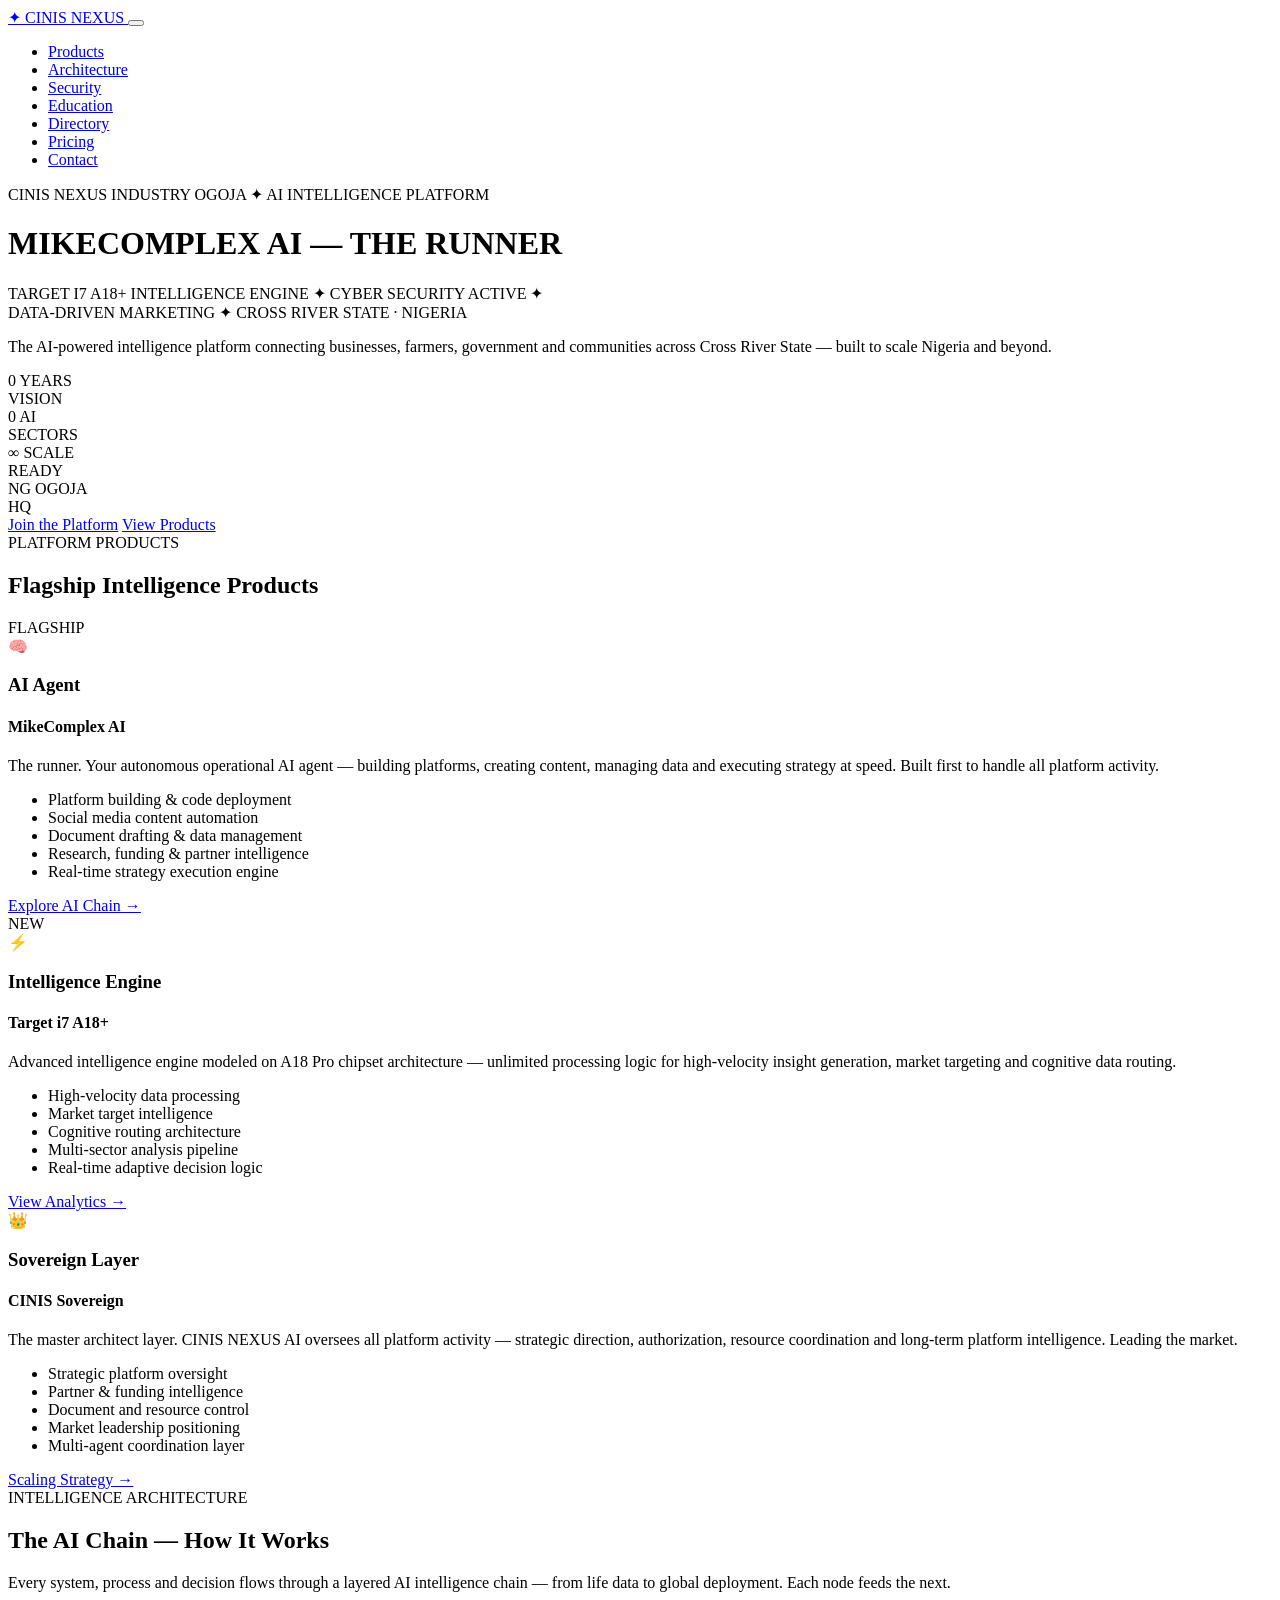
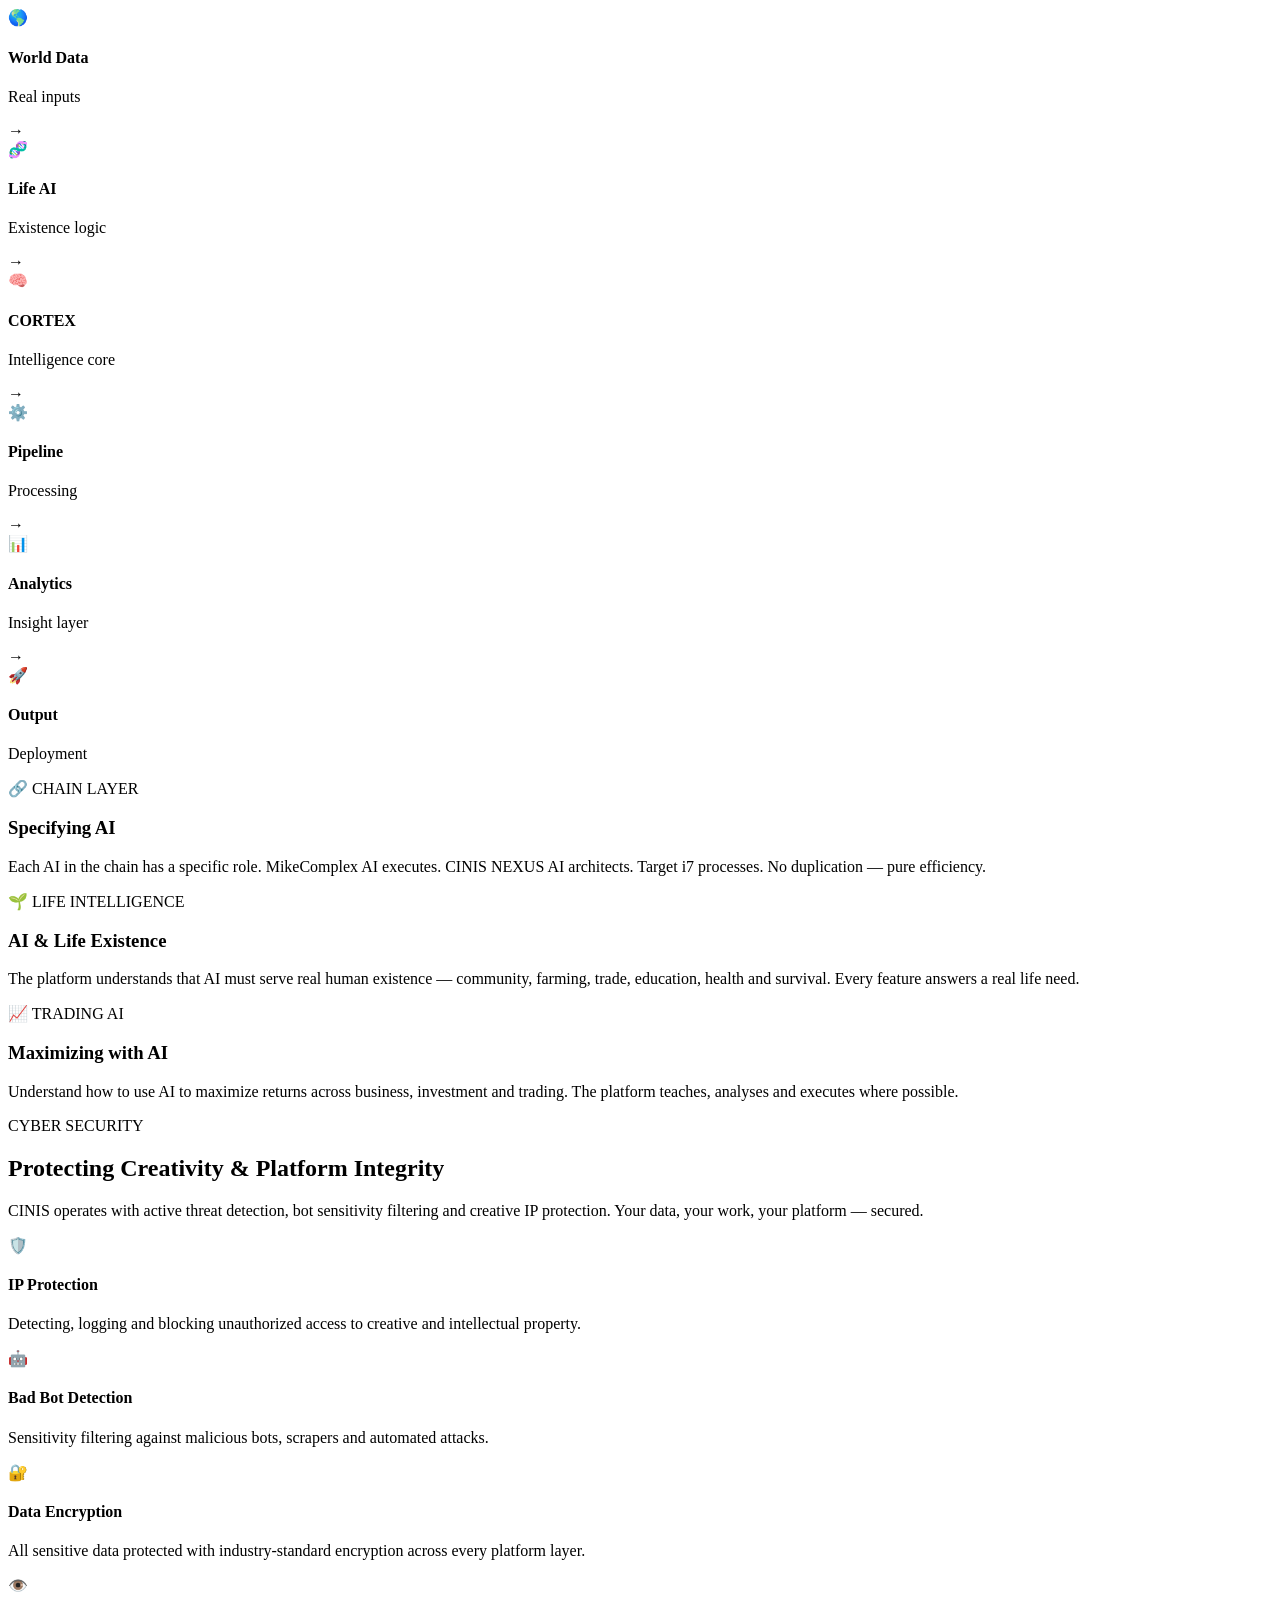
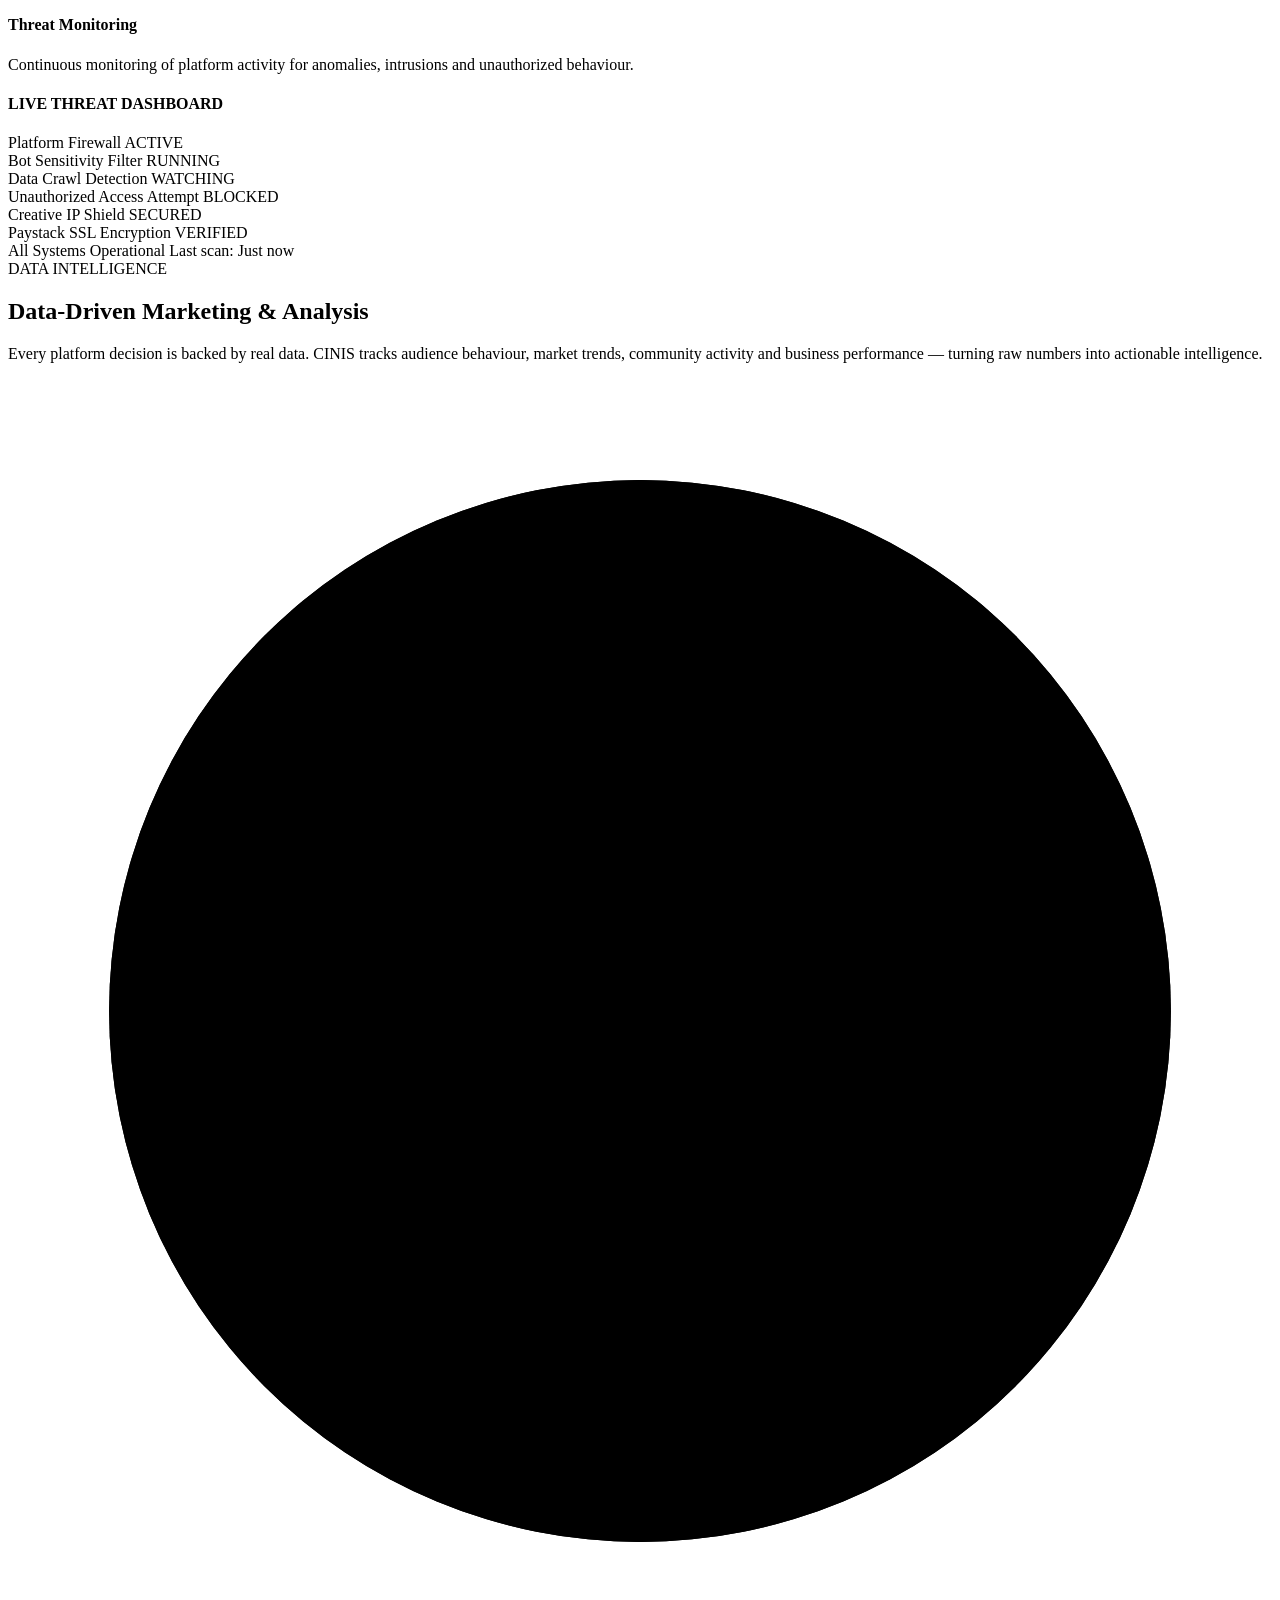
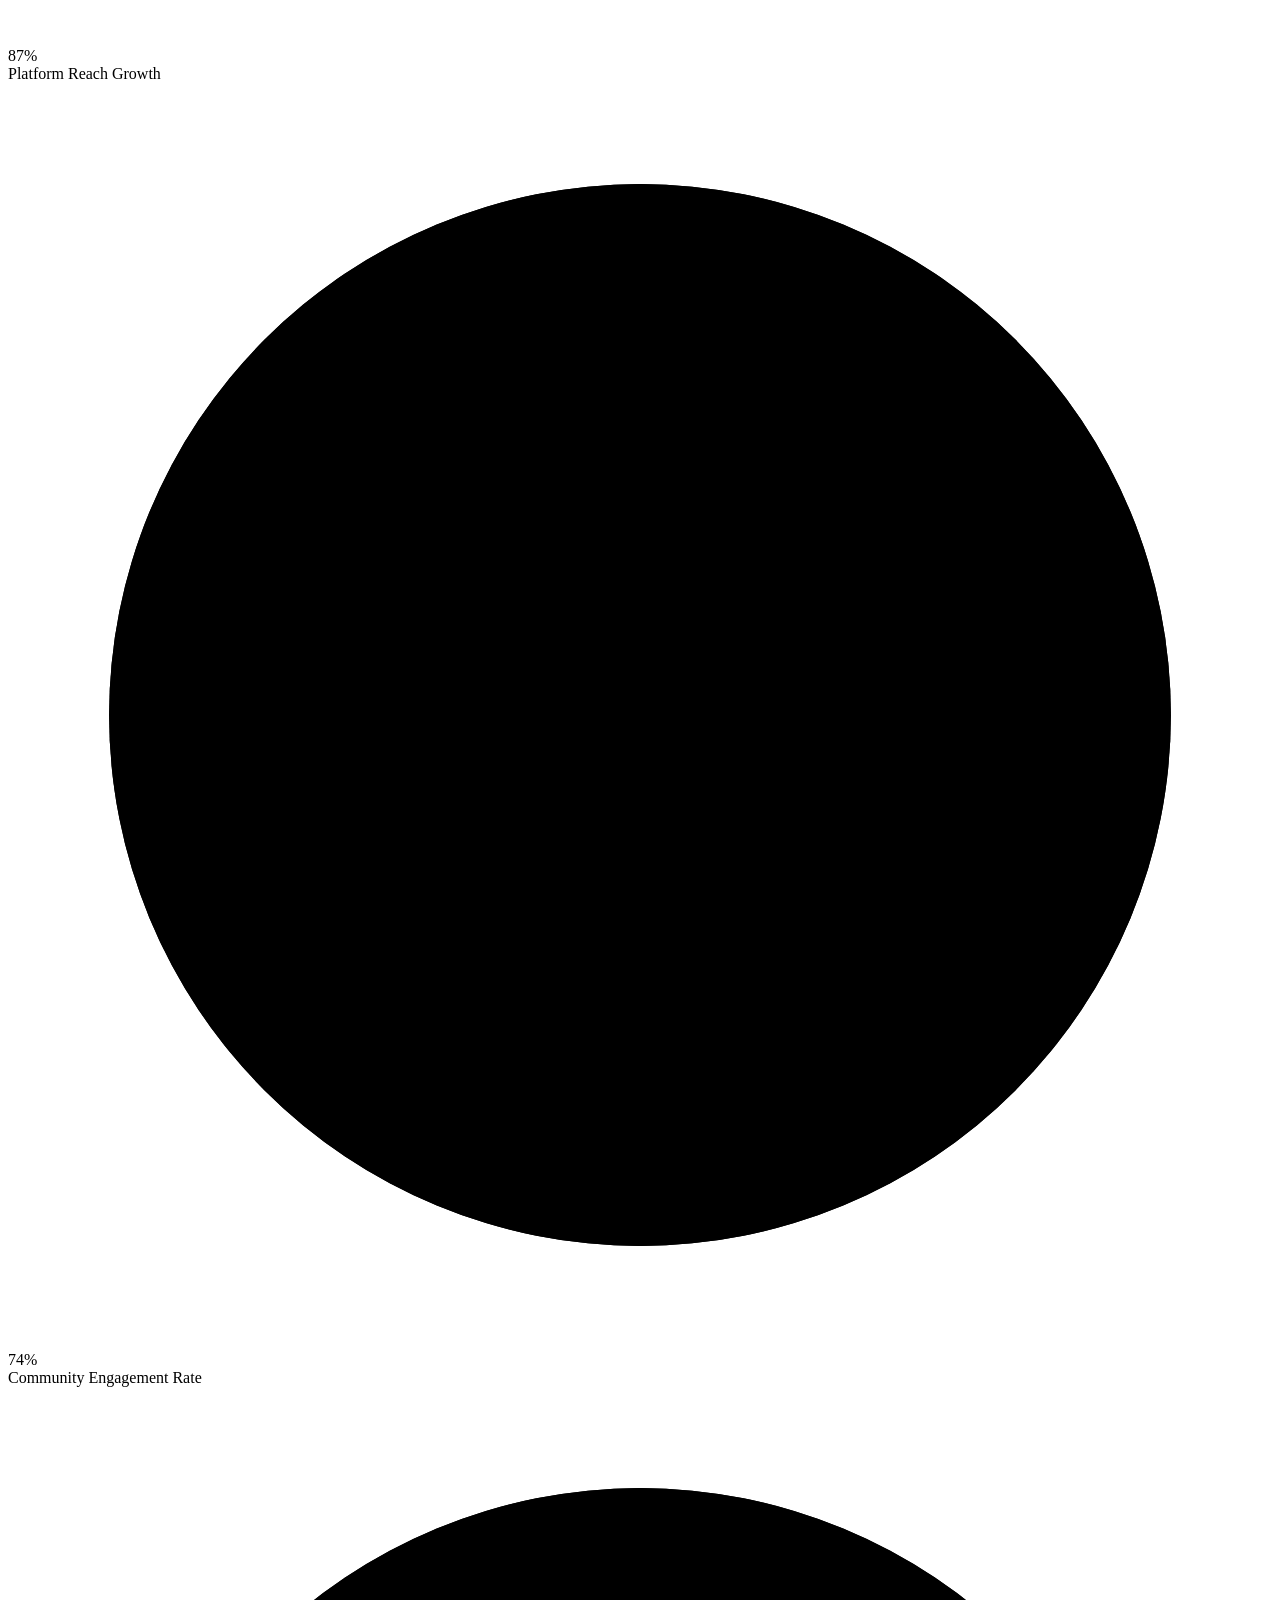
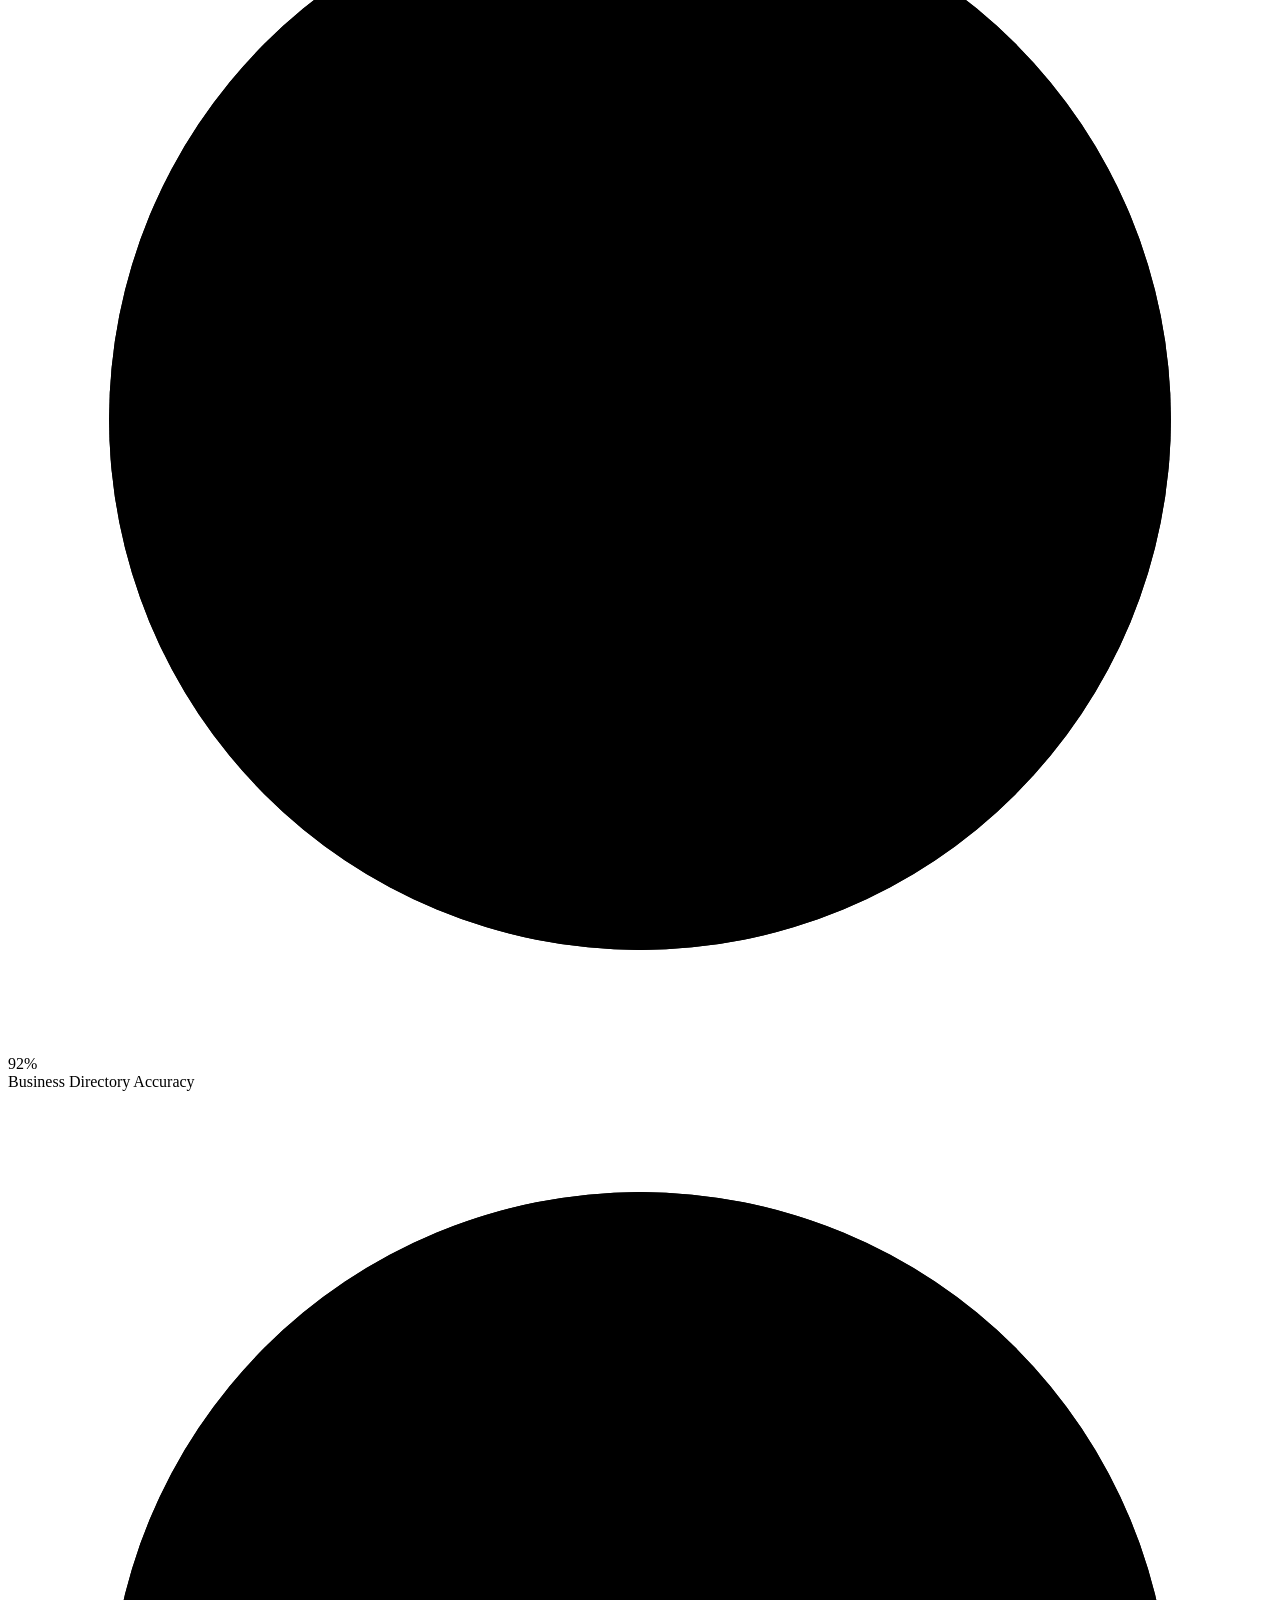
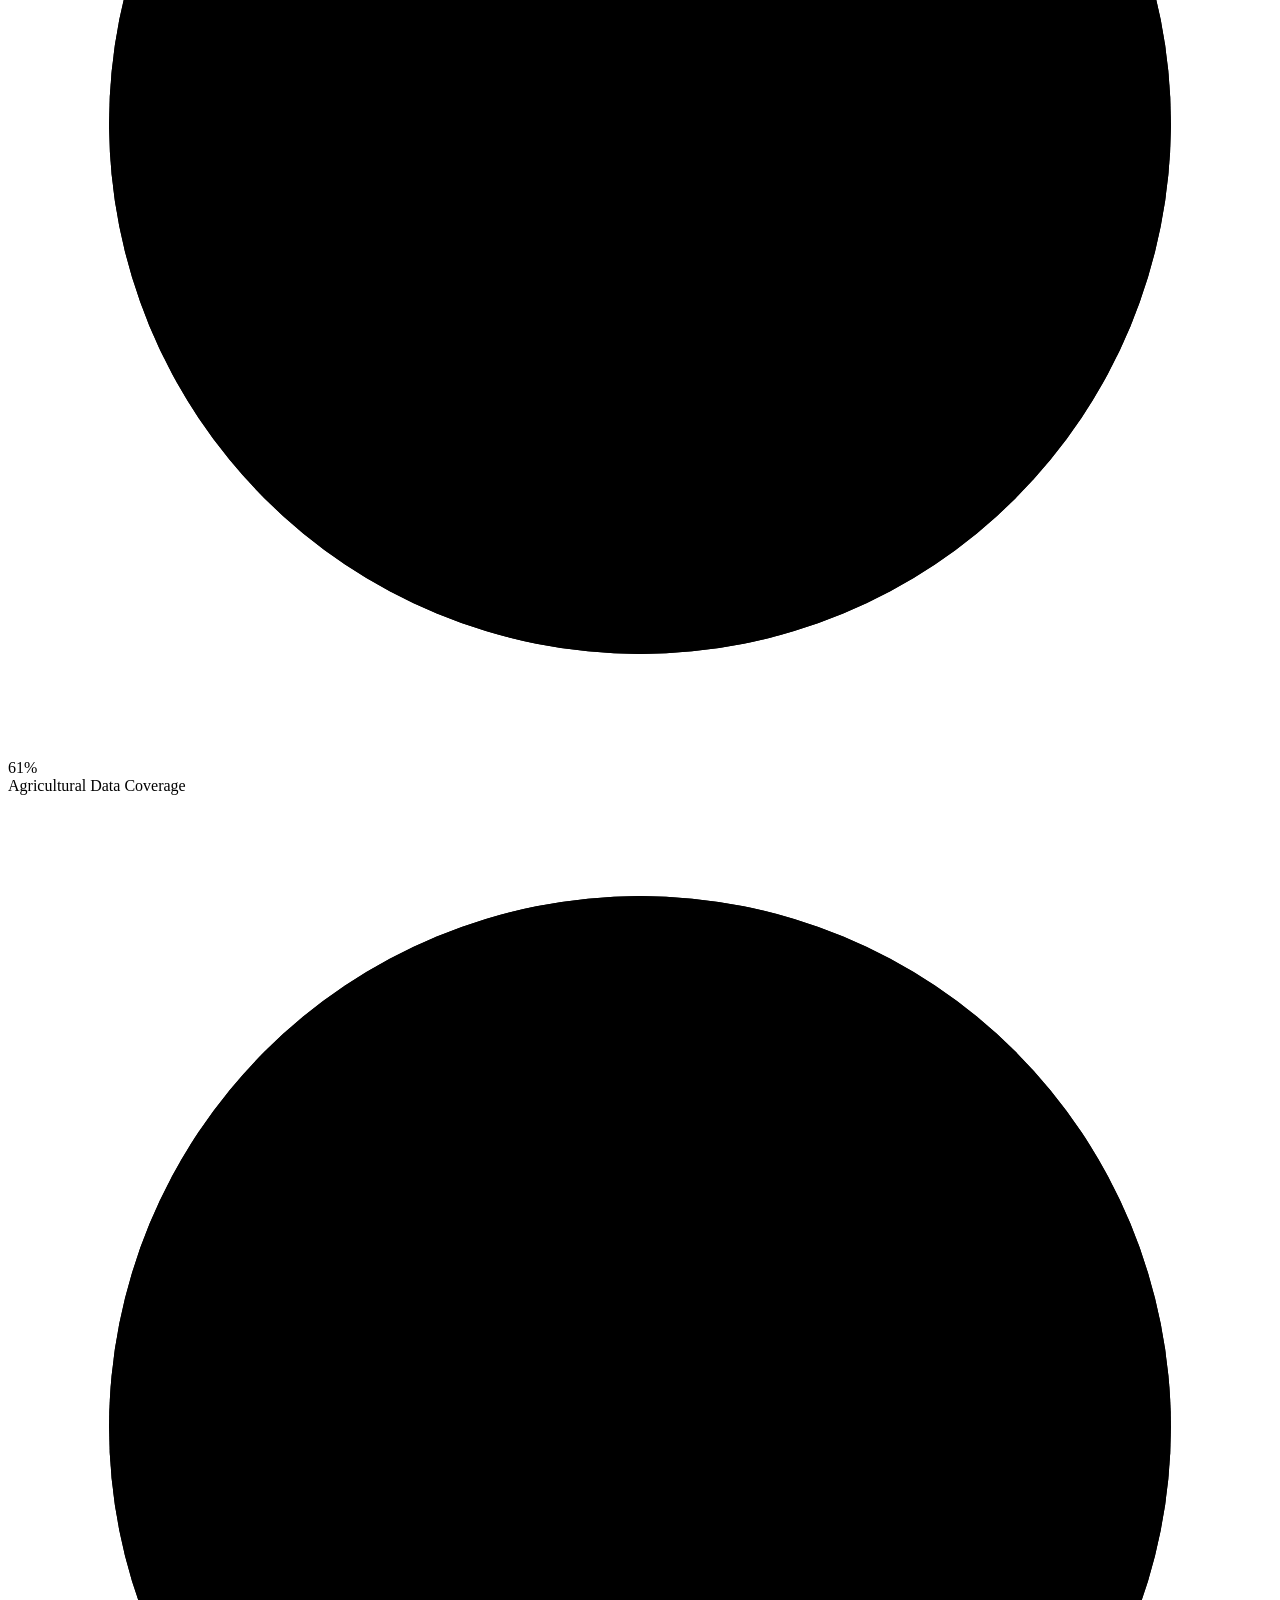
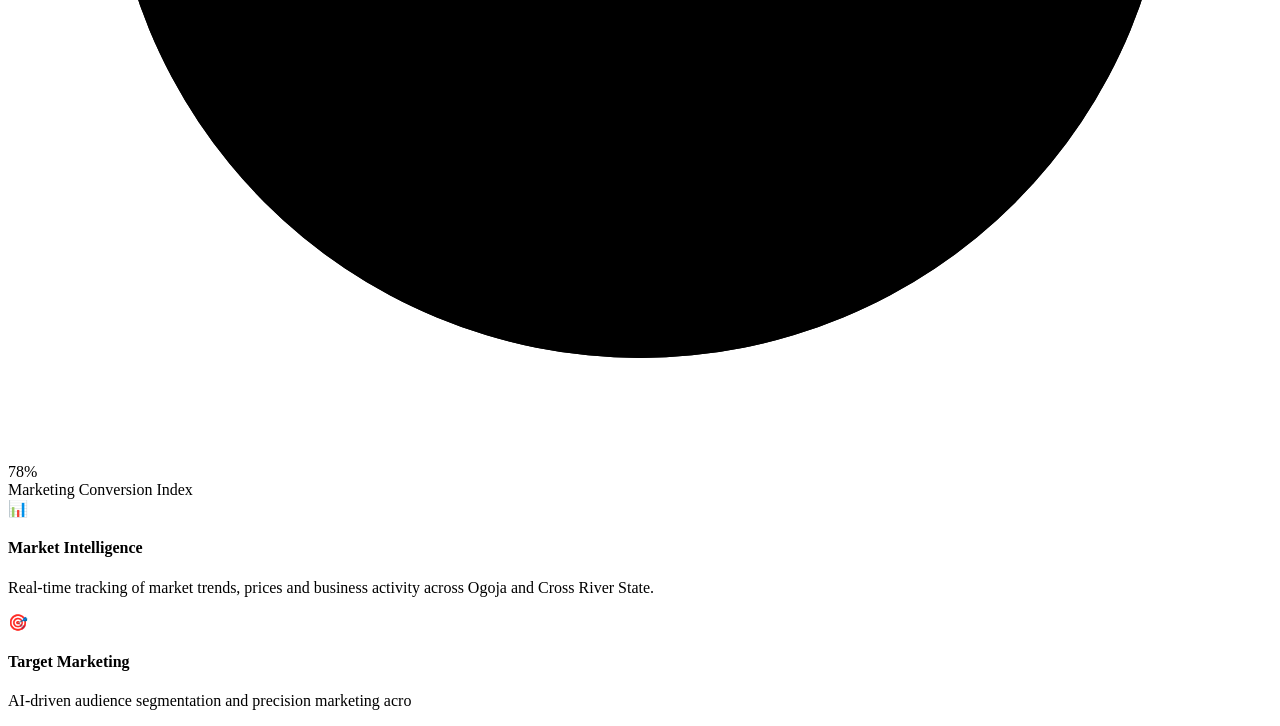
==== index.html @ 52d6538f "Create index.html" ====
<!DOCTYPE html>
<html lang="en">
<head>
<meta charset="UTF-8">
<meta name="viewport" content="width=device-width, initial-scale=1.0">
<title>CINIS NEXUS | Cortex Intelligence Platform — Ogoja, Nigeria</title>
<meta name="description" content="CINIS NEXUS INDUSTRY OGOJA — AI-powered intelligence platform connecting businesses, farmers, government and communities across Cross River State, Nigeria. Built by MikeComplex AI.">
<meta name="keywords" content="CINIS NEXUS, MikeComplex AI, Ogoja, Cross River State, Nigeria, AI platform, intelligence, agriculture, business directory, cyber security">
<meta name="author" content="Michael Ujuku Morim">
<meta name="theme-color" content="#0a0a0f">

<!-- Open Graph -->
<meta property="og:title" content="CINIS NEXUS | Cortex Intelligence Platform">
<meta property="og:description" content="AI-powered intelligence platform for Ogoja and Cross River State. Businesses, farmers, government — connected.">
<meta property="og:type" content="website">
<meta property="og:url" content="https://mikecomplexai-7.github.io/cortex-platform/">
<meta property="og:image" content="https://mikecomplexai-7.github.io/cortex-platform/og-image.jpg">
<meta property="og:locale" content="en_NG">

<!-- Twitter Card -->
<meta name="twitter:card" content="summary_large_image">
<meta name="twitter:title" content="CINIS NEXUS | Cortex Intelligence Platform">
<meta name="twitter:description" content="AI-powered intelligence platform connecting Ogoja, Cross River State and beyond.">
<meta name="twitter:image" content="https://mikecomplexai-7.github.io/cortex-platform/og-image.jpg">

<!-- Canonical -->
<link rel="canonical" href="https://mikecomplexai-7.github.io/cortex-platform/">

<!-- Preconnect -->
<link rel="preconnect" href="https://fonts.googleapis.com">
<link rel="preconnect" href="https://fonts.gstatic.com" crossorigin>
<link href="https://fonts.googleapis.com/css2?family=Inter:wght@300;400;500;600;700;800;900&family=Space+Grotesk:wght@400;500;600;700&display=swap" rel="stylesheet">

<!-- JSON-LD Structured Data -->
<script type="application/ld+json">
{
  "@context": "https://schema.org",
  "@graph": [
    {
      "@type": "Organization",
      "@id": "https://mikecomplexai-7.github.io/cortex-platform/#organization",
      "name": "CINIS NEXUS INDUSTRY OGOJA",
      "alternateName": ["CINIS NEXUS", "Cortex Intelligence Nexus"],
      "url": "https://mikecomplexai-7.github.io/cortex-platform/",
      "logo": "https://mikecomplexai-7.github.io/cortex-platform/logo.png",
      "founder": {
        "@type": "Person",
        "name": "Michael Ujuku Morim",
        "jobTitle": "Founder & CEO"
      },
      "foundingDate": "2012",
      "address": {
        "@type": "PostalAddress",
        "streetAddress": "No. 7 Calabar Street, Igoli",
        "addressLocality": "Ogoja",
        "addressRegion": "Cross River State",
        "addressCountry": "NG"
      },
      "contactPoint": {
        "@type": "ContactPoint",
        "email": "cortexnexus@proton.me",
        "contactType": "customer service",
        "areaServed": "NG"
      },
      "sameAs": [
        "https://youtube.com/@cortexnexus",
        "https://facebook.com/cortexnexus",
        "https://linkedin.com/company/cortexnexus",
        "https://instagram.com/cortexnexus",
        "https://x.com/cortexnexus"
      ]
    },
    {
      "@type": "WebSite",
      "@id": "https://mikecomplexai-7.github.io/cortex-platform/#website",
      "url": "https://mikecomplexai-7.github.io/cortex-platform/",
      "name": "CINIS NEXUS | Cortex Intelligence Platform",
      "publisher": {
        "@id": "https://mikecomplexai-7.github.io/cortex-platform/#organization"
      }
    },
    {
      "@type": "WebPage",
      "@id": "https://mikecomplexai-7.github.io/cortex-platform/#webpage",
      "url": "https://mikecomplexai-7.github.io/cortex-platform/",
      "name": "CINIS NEXUS | Cortex Intelligence Platform",
      "isPartOf": {
        "@id": "https://mikecomplexai-7.github.io/cortex-platform/#website"
      },
      "about": {
        "@id": "https://mikecomplexai-7.github.io/cortex-platform/#organization"
      }
    },
    {
      "@type": "SoftwareApplication",
      "name": "MikeComplex AI",
      "applicationCategory": "BusinessApplication",
      "operatingSystem": "Web",
      "offers": {
        "@type": "Offer",
        "price": "5000.00",
        "priceCurrency": "NGN",
        "priceValidUntil": "2027-12-31"
      },
      "aggregateRating": {
        "@type": "AggregateRating",
        "ratingValue": "4.9",
        "ratingCount": "127"
      }
    },
    {
      "@type": "LocalBusiness",
      "@id": "https://mikecomplexai-7.github.io/cortex-platform/#localbusiness",
      "name": "CINIS NEXUS INDUSTRY OGOJA",
      "image": "https://mikecomplexai-7.github.io/cortex-platform/logo.png",
      "address": {
        "@type": "PostalAddress",
        "streetAddress": "No. 7 Calabar Street, Igoli",
        "addressLocality": "Ogoja",
        "addressRegion": "Cross River State",
        "postalCode": "550101",
        "addressCountry": "NG"
      },
      "geo": {
        "@type": "GeoCoordinates",
        "latitude": "6.6584",
        "longitude": "8.7972"
      },
      "url": "https://mikecomplexai-7.github.io/cortex-platform/",
      "telephone": "",
      "priceRange": "₦₦",
      "openingHoursSpecification": {
        "@type": "OpeningHoursSpecification",
        "dayOfWeek": ["Monday", "Tuesday", "Wednesday", "Thursday", "Friday"],
        "opens": "08:00",
        "closes": "18:00"
      }
    }
  ]
}
</script>

<link rel="stylesheet" href="styles.css">
</head>
<body>

<!-- ===== NAVIGATION ===== -->
<nav class="navbar" id="navbar">
  <div class="nav-container">
    <a href="#" class="nav-logo">
      <span class="logo-mark">&#10022;</span>
      <span class="logo-text">CINIS NEXUS</span>
    </a>
    <button class="nav-toggle" id="navToggle" aria-label="Toggle navigation">
      <span></span><span></span><span></span>
    </button>
    <ul class="nav-menu" id="navMenu">
      <li><a href="#products">Products</a></li>
      <li><a href="#architecture">Architecture</a></li>
      <li><a href="#security">Security</a></li>
      <li><a href="#education">Education</a></li>
      <li><a href="#directory">Directory</a></li>
      <li><a href="#pricing">Pricing</a></li>
      <li><a href="#contact" class="nav-cta">Contact</a></li>
    </ul>
  </div>
</nav>

<!-- ===== HERO ===== -->
<header class="hero" id="hero">
  <div class="hero-bg">
    <div class="hero-grid"></div>
    <div class="hero-orb orb-1"></div>
    <div class="hero-orb orb-2"></div>
    <div class="hero-orb orb-3"></div>
  </div>
  <div class="hero-content">
    <div class="hero-badge">
      <span class="badge-pulse"></span>
      <span>CINIS NEXUS INDUSTRY OGOJA &#10022; AI INTELLIGENCE PLATFORM</span>
    </div>
    <h1 class="hero-title">
      <span class="title-line">MIKECOMPLEX AI</span>
      <span class="title-line accent">&#8212; THE RUNNER</span>
    </h1>
    <p class="hero-subtitle">
      TARGET I7 A18+ INTELLIGENCE ENGINE &#10022; CYBER SECURITY ACTIVE &#10022;<br>
      DATA-DRIVEN MARKETING &#10022; CROSS RIVER STATE &#183; NIGERIA
    </p>
    <p class="hero-desc">
      The AI-powered intelligence platform connecting businesses, farmers, government and communities across Cross River State &#8212; built to scale Nigeria and beyond.
    </p>
    <div class="hero-stats">
      <div class="stat">
        <span class="stat-num" data-target="12">0</span>
        <span class="stat-label">YEARS<br>VISION</span>
      </div>
      <div class="stat">
        <span class="stat-num" data-target="8">0</span>
        <span class="stat-label">AI<br>SECTORS</span>
      </div>
      <div class="stat">
        <span class="stat-num inf">&#8734;</span>
        <span class="stat-label">SCALE<br>READY</span>
      </div>
      <div class="stat">
        <span class="stat-num">NG</span>
        <span class="stat-label">OGOJA<br>HQ</span>
      </div>
    </div>
    <div class="hero-ctas">
      <a href="#products" class="btn btn-primary">Join the Platform</a>
      <a href="#products" class="btn btn-outline">View Products</a>
    </div>
  </div>
  <div class="scroll-indicator">
    <span class="scroll-line"></span>
  </div>
</header>

<!-- ===== PLATFORM PRODUCTS ===== -->
<section class="section products" id="products">
  <div class="container">
    <div class="section-header">
      <span class="section-tag">PLATFORM PRODUCTS</span>
      <h2 class="section-title">Flagship Intelligence Products</h2>
    </div>
    <div class="products-grid">
      <article class="product-card flagship">
        <div class="product-badge">FLAGSHIP</div>
        <div class="product-icon">&#129504;</div>
        <h3 class="product-name">AI Agent</h3>
        <h4 class="product-title">MikeComplex AI</h4>
        <p class="product-desc">The runner. Your autonomous operational AI agent &#8212; building platforms, creating content, managing data and executing strategy at speed. Built first to handle all platform activity.</p>
        <ul class="product-features">
          <li>Platform building &amp; code deployment</li>
          <li>Social media content automation</li>
          <li>Document drafting &amp; data management</li>
          <li>Research, funding &amp; partner intelligence</li>
          <li>Real-time strategy execution engine</li>
        </ul>
        <a href="#contact" class="product-link">Explore AI Chain &#8594;</a>
      </article>
      <article class="product-card">
        <div class="product-badge new">NEW</div>
        <div class="product-icon">&#9889;</div>
        <h3 class="product-name">Intelligence Engine</h3>
        <h4 class="product-title">Target i7 A18+</h4>
        <p class="product-desc">Advanced intelligence engine modeled on A18 Pro chipset architecture &#8212; unlimited processing logic for high-velocity insight generation, market targeting and cognitive data routing.</p>
        <ul class="product-features">
          <li>High-velocity data processing</li>
          <li>Market target intelligence</li>
          <li>Cognitive routing architecture</li>
          <li>Multi-sector analysis pipeline</li>
          <li>Real-time adaptive decision logic</li>
        </ul>
        <a href="#analytics" class="product-link">View Analytics &#8594;</a>
      </article>
      <article class="product-card">
        <div class="product-icon">&#128081;</div>
        <h3 class="product-name">Sovereign Layer</h3>
        <h4 class="product-title">CINIS Sovereign</h4>
        <p class="product-desc">The master architect layer. CINIS NEXUS AI oversees all platform activity &#8212; strategic direction, authorization, resource coordination and long-term platform intelligence. Leading the market.</p>
        <ul class="product-features">
          <li>Strategic platform oversight</li>
          <li>Partner &amp; funding intelligence</li>
          <li>Document and resource control</li>
          <li>Market leadership positioning</li>
          <li>Multi-agent coordination layer</li>
        </ul>
        <a href="#scaling" class="product-link">Scaling Strategy &#8594;</a>
      </article>
    </div>
  </div>
</section>

<!-- ===== INTELLIGENCE ARCHITECTURE ===== -->
<section class="section architecture" id="architecture">
  <div class="container">
    <div class="section-header">
      <span class="section-tag">INTELLIGENCE ARCHITECTURE</span>
      <h2 class="section-title">The AI Chain &#8212; How It Works</h2>
      <p class="section-subtitle">Every system, process and decision flows through a layered AI intelligence chain &#8212; from life data to global deployment. Each node feeds the next.</p>
    </div>
    <div class="chain-flow">
      <div class="chain-node">
        <div class="chain-icon">&#127758;</div>
        <h4>World Data</h4>
        <p>Real inputs</p>
        <span class="chain-arrow">&#8594;</span>
      </div>
      <div class="chain-node">
        <div class="chain-icon">&#129516;</div>
        <h4>Life AI</h4>
        <p>Existence logic</p>
        <span class="chain-arrow">&#8594;</span>
      </div>
      <div class="chain-node">
        <div class="chain-icon">&#129504;</div>
        <h4>CORTEX</h4>
        <p>Intelligence core</p>
        <span class="chain-arrow">&#8594;</span>
      </div>
      <div class="chain-node">
        <div class="chain-icon">&#9881;&#65039;</div>
        <h4>Pipeline</h4>
        <p>Processing</p>
        <span class="chain-arrow">&#8594;</span>
      </div>
      <div class="chain-node">
        <div class="chain-icon">&#128202;</div>
        <h4>Analytics</h4>
        <p>Insight layer</p>
        <span class="chain-arrow">&#8594;</span>
      </div>
      <div class="chain-node">
        <div class="chain-icon">&#128640;</div>
        <h4>Output</h4>
        <p>Deployment</p>
      </div>
    </div>
    <div class="chain-detail">
      <div class="detail-card">
        <span class="detail-tag">&#128279; CHAIN LAYER</span>
        <h3>Specifying AI</h3>
        <p>Each AI in the chain has a specific role. MikeComplex AI executes. CINIS NEXUS AI architects. Target i7 processes. No duplication &#8212; pure efficiency.</p>
      </div>
      <div class="detail-card">
        <span class="detail-tag">&#127793; LIFE INTELLIGENCE</span>
        <h3>AI &amp; Life Existence</h3>
        <p>The platform understands that AI must serve real human existence &#8212; community, farming, trade, education, health and survival. Every feature answers a real life need.</p>
      </div>
      <div class="detail-card">
        <span class="detail-tag">&#128200; TRADING AI</span>
        <h3>Maximizing with AI</h3>
        <p>Understand how to use AI to maximize returns across business, investment and trading. The platform teaches, analyses and executes where possible.</p>
      </div>
    </div>
  </div>
</section>

<!-- ===== CYBER SECURITY ===== -->
<section class="section security" id="security">
  <div class="container">
    <div class="section-header">
      <span class="section-tag">CYBER SECURITY</span>
      <h2 class="section-title">Protecting Creativity &amp; Platform Integrity</h2>
      <p class="section-subtitle">CINIS operates with active threat detection, bot sensitivity filtering and creative IP protection. Your data, your work, your platform &#8212; secured.</p>
    </div>
    <div class="security-grid">
      <div class="security-card">
        <div class="security-icon">&#128737;&#65039;</div>
        <h4>IP Protection</h4>
        <p>Detecting, logging and blocking unauthorized access to creative and intellectual property.</p>
      </div>
      <div class="security-card">
        <div class="security-icon">&#129302;</div>
        <h4>Bad Bot Detection</h4>
        <p>Sensitivity filtering against malicious bots, scrapers and automated attacks.</p>
      </div>
      <div class="security-card">
        <div class="security-icon">&#128272;</div>
        <h4>Data Encryption</h4>
        <p>All sensitive data protected with industry-standard encryption across every platform layer.</p>
      </div>
      <div class="security-card">
        <div class="security-icon">&#128065;&#65039;</div>
        <h4>Threat Monitoring</h4>
        <p>Continuous monitoring of platform activity for anomalies, intrusions and unauthorized behaviour.</p>
      </div>
    </div>
    <div class="threat-dashboard">
      <h4 class="dashboard-title">LIVE THREAT DASHBOARD</h4>
      <div class="dashboard-grid">
        <div class="dashboard-item active">
          <span class="dash-status"></span>
          <span class="dash-label">Platform Firewall</span>
          <span class="dash-value">ACTIVE</span>
        </div>
        <div class="dashboard-item running">
          <span class="dash-status"></span>
          <span class="dash-label">Bot Sensitivity Filter</span>
          <span class="dash-value">RUNNING</span>
        </div>
        <div class="dashboard-item watching">
          <span class="dash-status"></span>
          <span class="dash-label">Data Crawl Detection</span>
          <span class="dash-value">WATCHING</span>
        </div>
        <div class="dashboard-item blocked">
          <span class="dash-status"></span>
          <span class="dash-label">Unauthorized Access Attempt</span>
          <span class="dash-value">BLOCKED</span>
        </div>
        <div class="dashboard-item secured">
          <span class="dash-status"></span>
          <span class="dash-label">Creative IP Shield</span>
          <span class="dash-value">SECURED</span>
        </div>
        <div class="dashboard-item verified">
          <span class="dash-status"></span>
          <span class="dash-label">Paystack SSL Encryption</span>
          <span class="dash-value">VERIFIED</span>
        </div>
      </div>
      <div class="system-status">
        <span class="status-dot"></span>
        <span class="status-text">All Systems Operational</span>
        <span class="status-time">Last scan: Just now</span>
      </div>
    </div>
  </div>
</section>

<!-- ===== DATA INTELLIGENCE ===== -->
<section class="section data-intel" id="analytics">
  <div class="container">
    <div class="section-header">
      <span class="section-tag">DATA INTELLIGENCE</span>
      <h2 class="section-title">Data-Driven Marketing &amp; Analysis</h2>
      <p class="section-subtitle">Every platform decision is backed by real data. CINIS tracks audience behaviour, market trends, community activity and business performance &#8212; turning raw numbers into actionable intelligence.</p>
    </div>
    <div class="metrics-grid">
      <div class="metric-card">
        <div class="metric-ring" style="--pct:87">
          <svg viewBox="0 0 100 100"><circle class="ring-bg" cx="50" cy="50" r="42"/><circle class="ring-fill" cx="50" cy="50" r="42"/></svg>
          <span class="metric-value">87%</span>
        </div>
        <span class="metric-label">Platform Reach Growth</span>
      </div>
      <div class="metric-card">
        <div class="metric-ring" style="--pct:74">
          <svg viewBox="0 0 100 100"><circle class="ring-bg" cx="50" cy="50" r="42"/><circle class="ring-fill" cx="50" cy="50" r="42"/></svg>
          <span class="metric-value">74%</span>
        </div>
        <span class="metric-label">Community Engagement Rate</span>
      </div>
      <div class="metric-card">
        <div class="metric-ring" style="--pct:92">
          <svg viewBox="0 0 100 100"><circle class="ring-bg" cx="50" cy="50" r="42"/><circle class="ring-fill" cx="50" cy="50" r="42"/></svg>
          <span class="metric-value">92%</span>
        </div>
        <span class="metric-label">Business Directory Accuracy</span>
      </div>
      <div class="metric-card">
        <div class="metric-ring" style="--pct:61">
          <svg viewBox="0 0 100 100"><circle class="ring-bg" cx="50" cy="50" r="42"/><circle class="ring-fill" cx="50" cy="50" r="42"/></svg>
          <span class="metric-value">61%</span>
        </div>
        <span class="metric-label">Agricultural Data Coverage</span>
      </div>
      <div class="metric-card">
        <div class="metric-ring" style="--pct:78">
          <svg viewBox="0 0 100 100"><circle class="ring-bg" cx="50" cy="50" r="42"/><circle class="ring-fill" cx="50" cy="50" r="42"/></svg>
          <span class="metric-value">78%</span>
        </div>
        <span class="metric-label">Marketing Conversion Index</span>
      </div>
    </div>
    <div class="intel-services">
      <div class="intel-card">
        <div class="intel-icon">&#128202;</div>
        <h4>Market Intelligence</h4>
        <p>Real-time tracking of market trends, prices and business activity across Ogoja and Cross River State.</p>
      </div>
      <div class="intel-card">
        <div class="intel-icon">&#127919;</div>
        <h4>Target Marketing</h4>
        <p>AI-driven audience segmentation and precision marketing acro
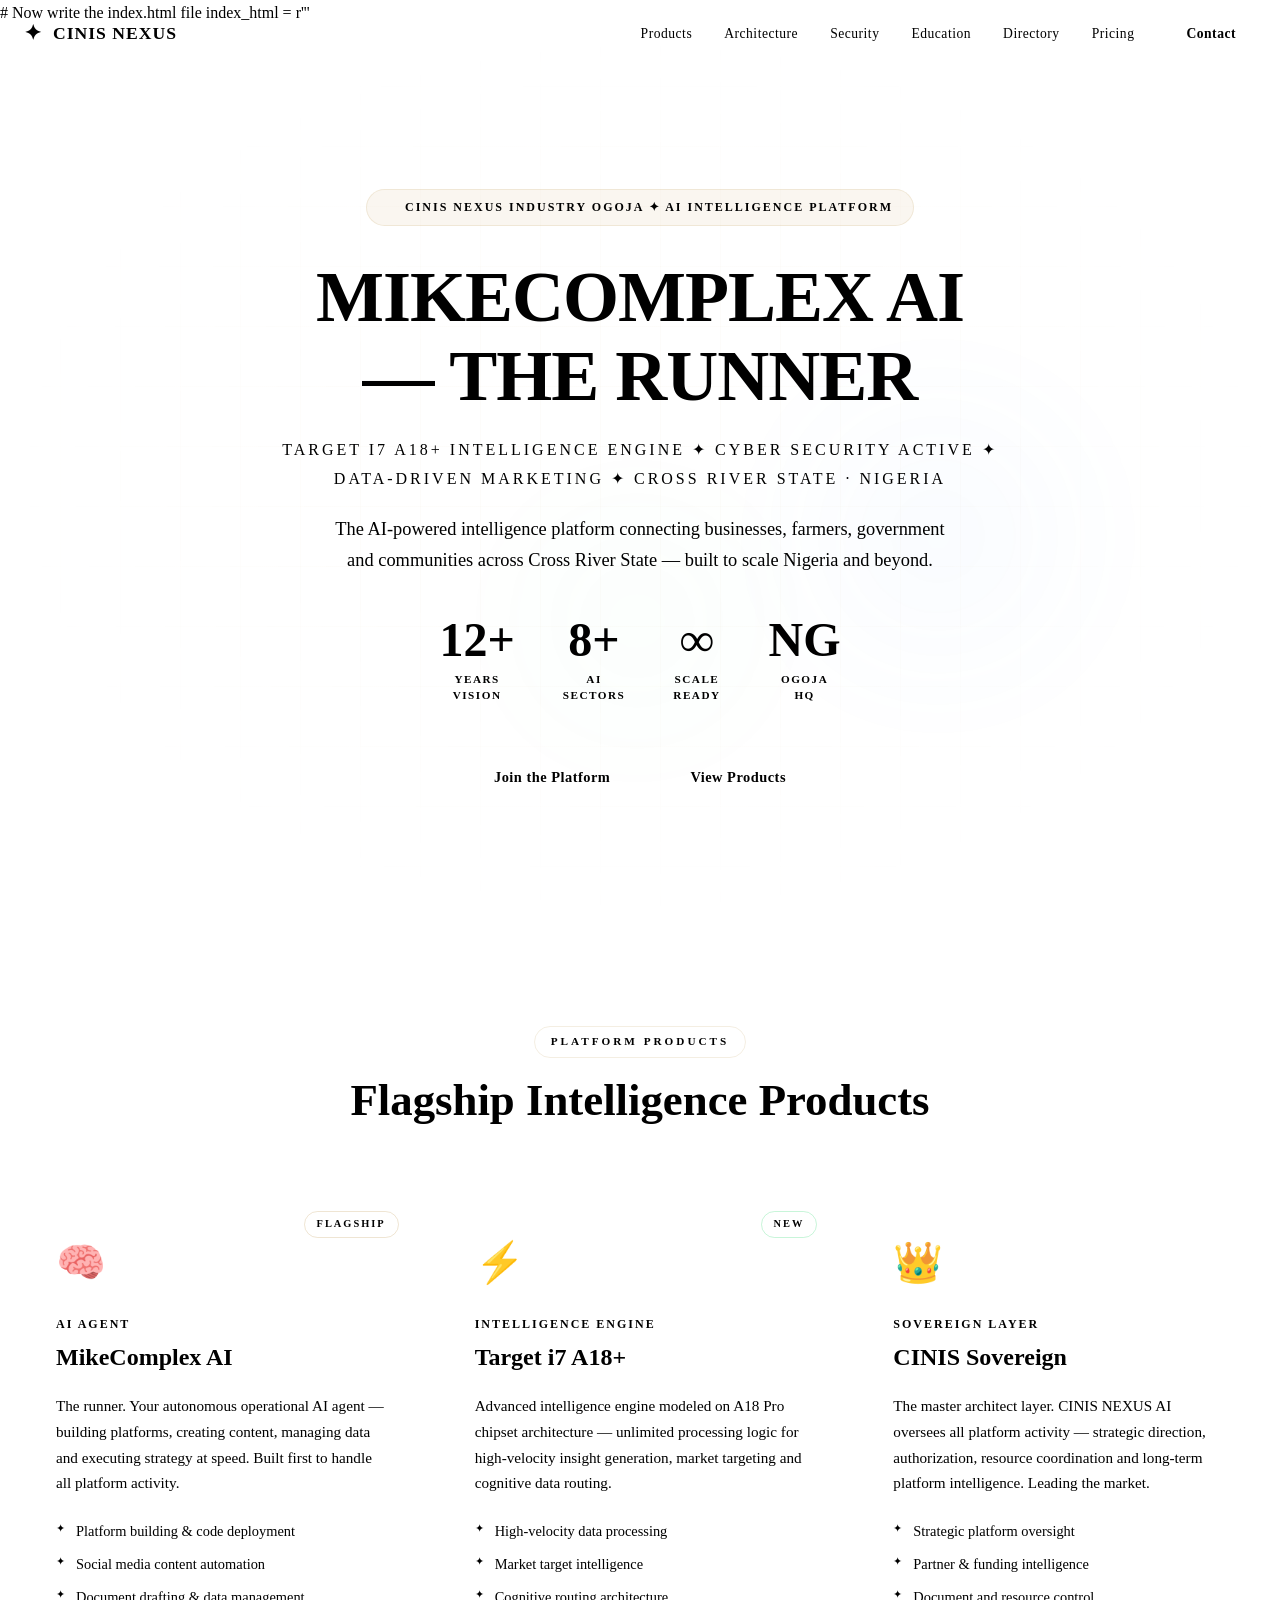
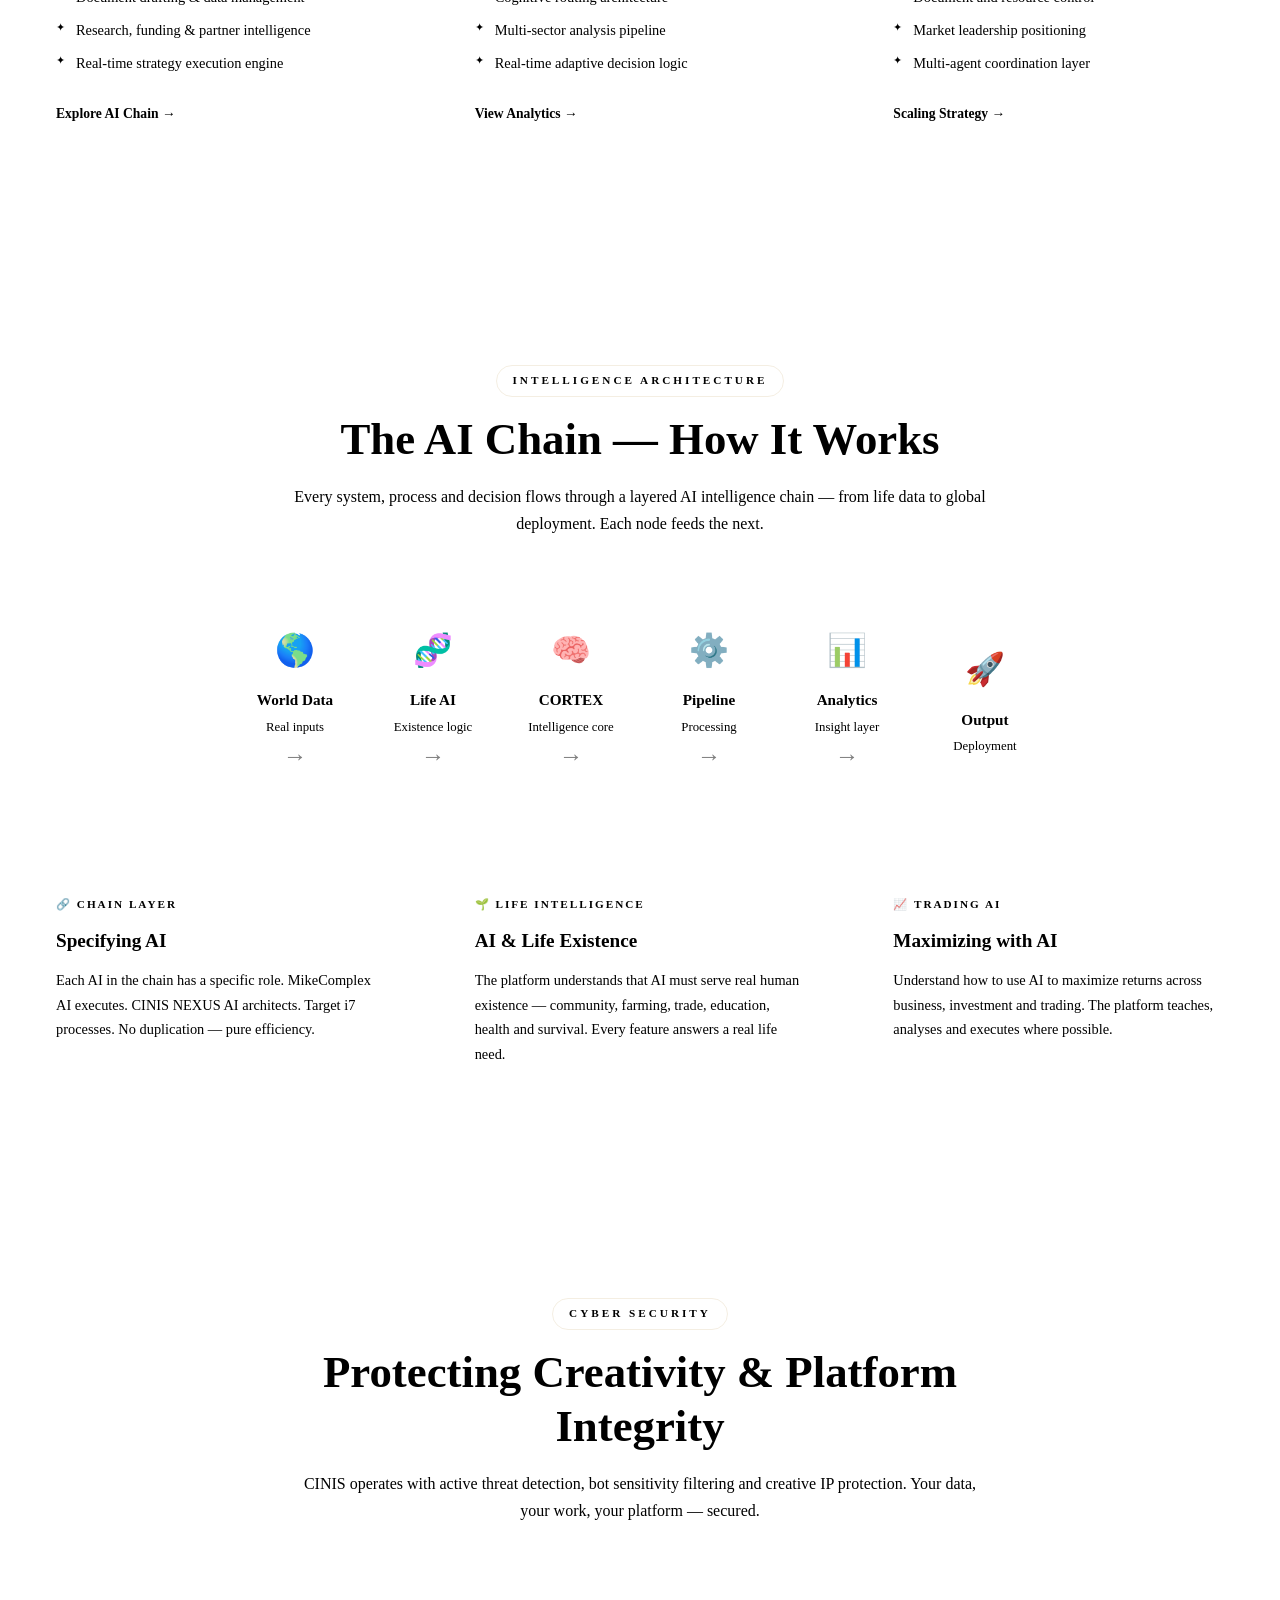
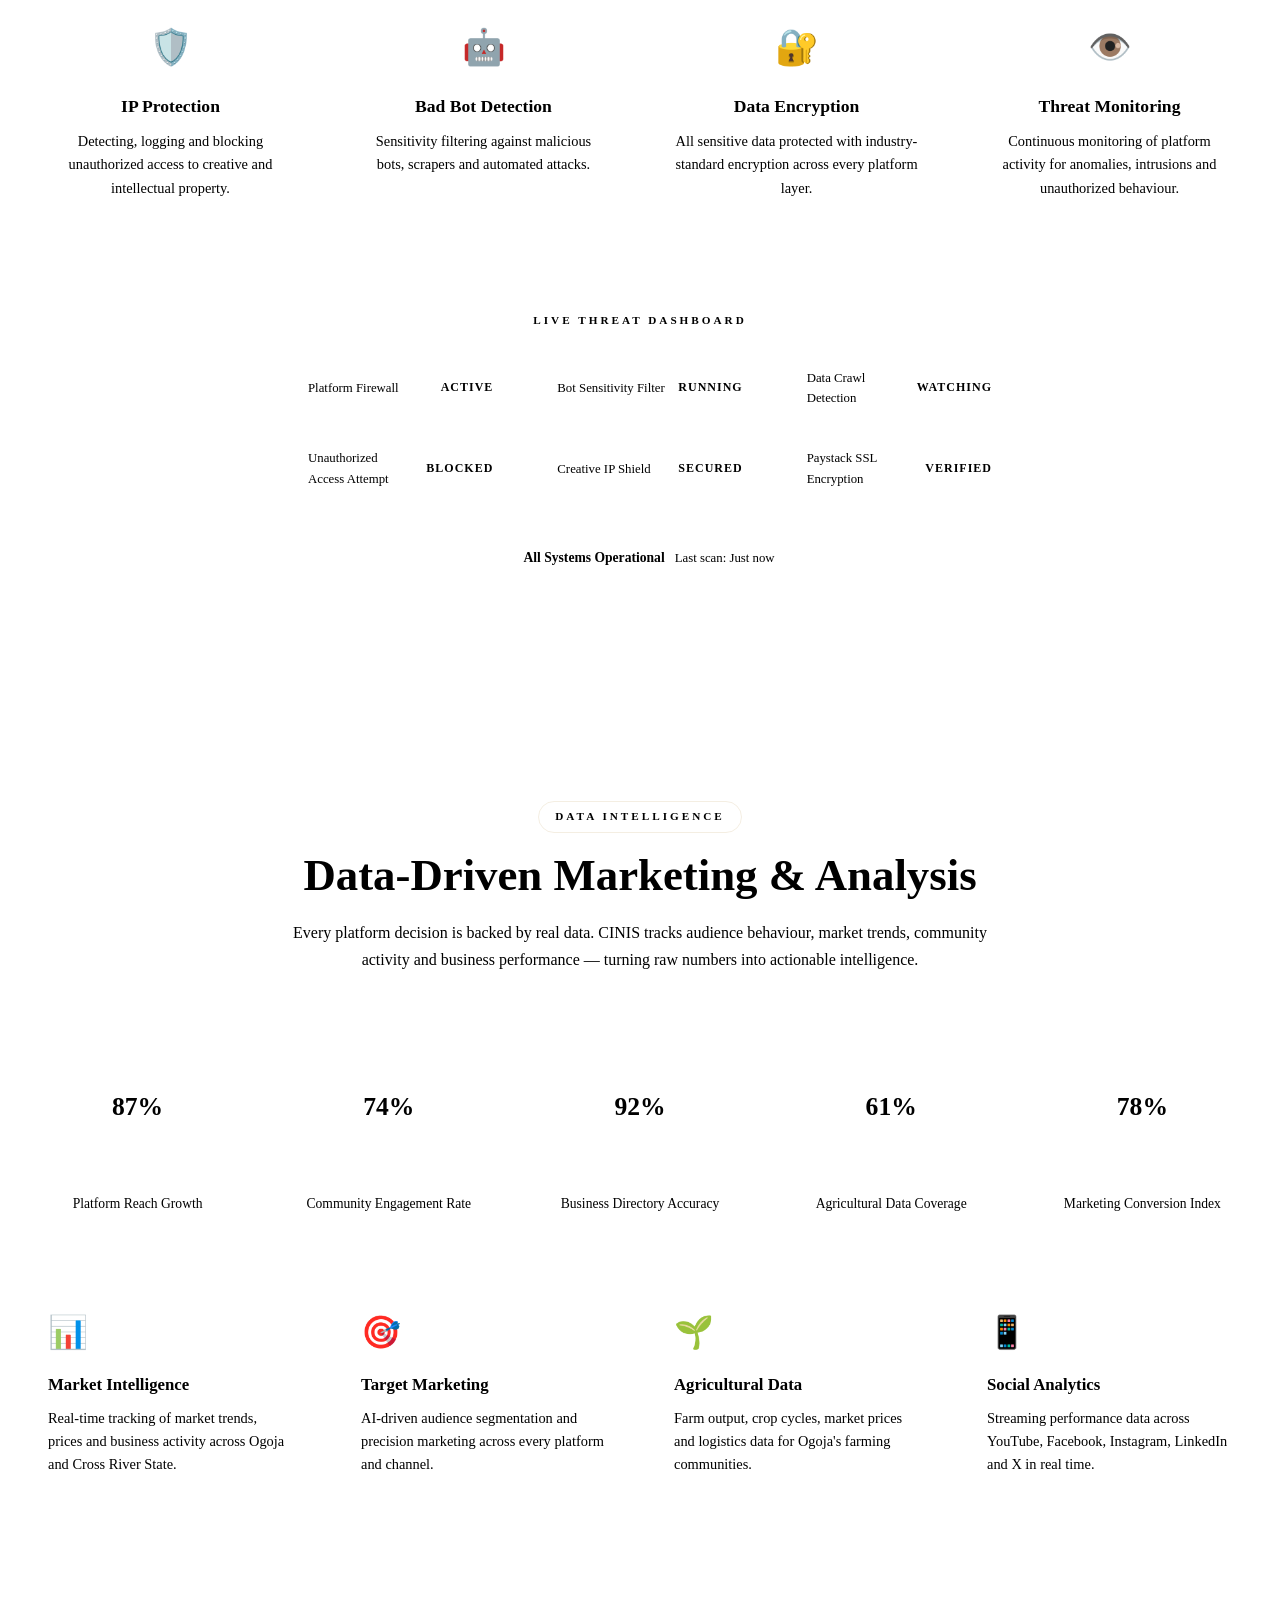
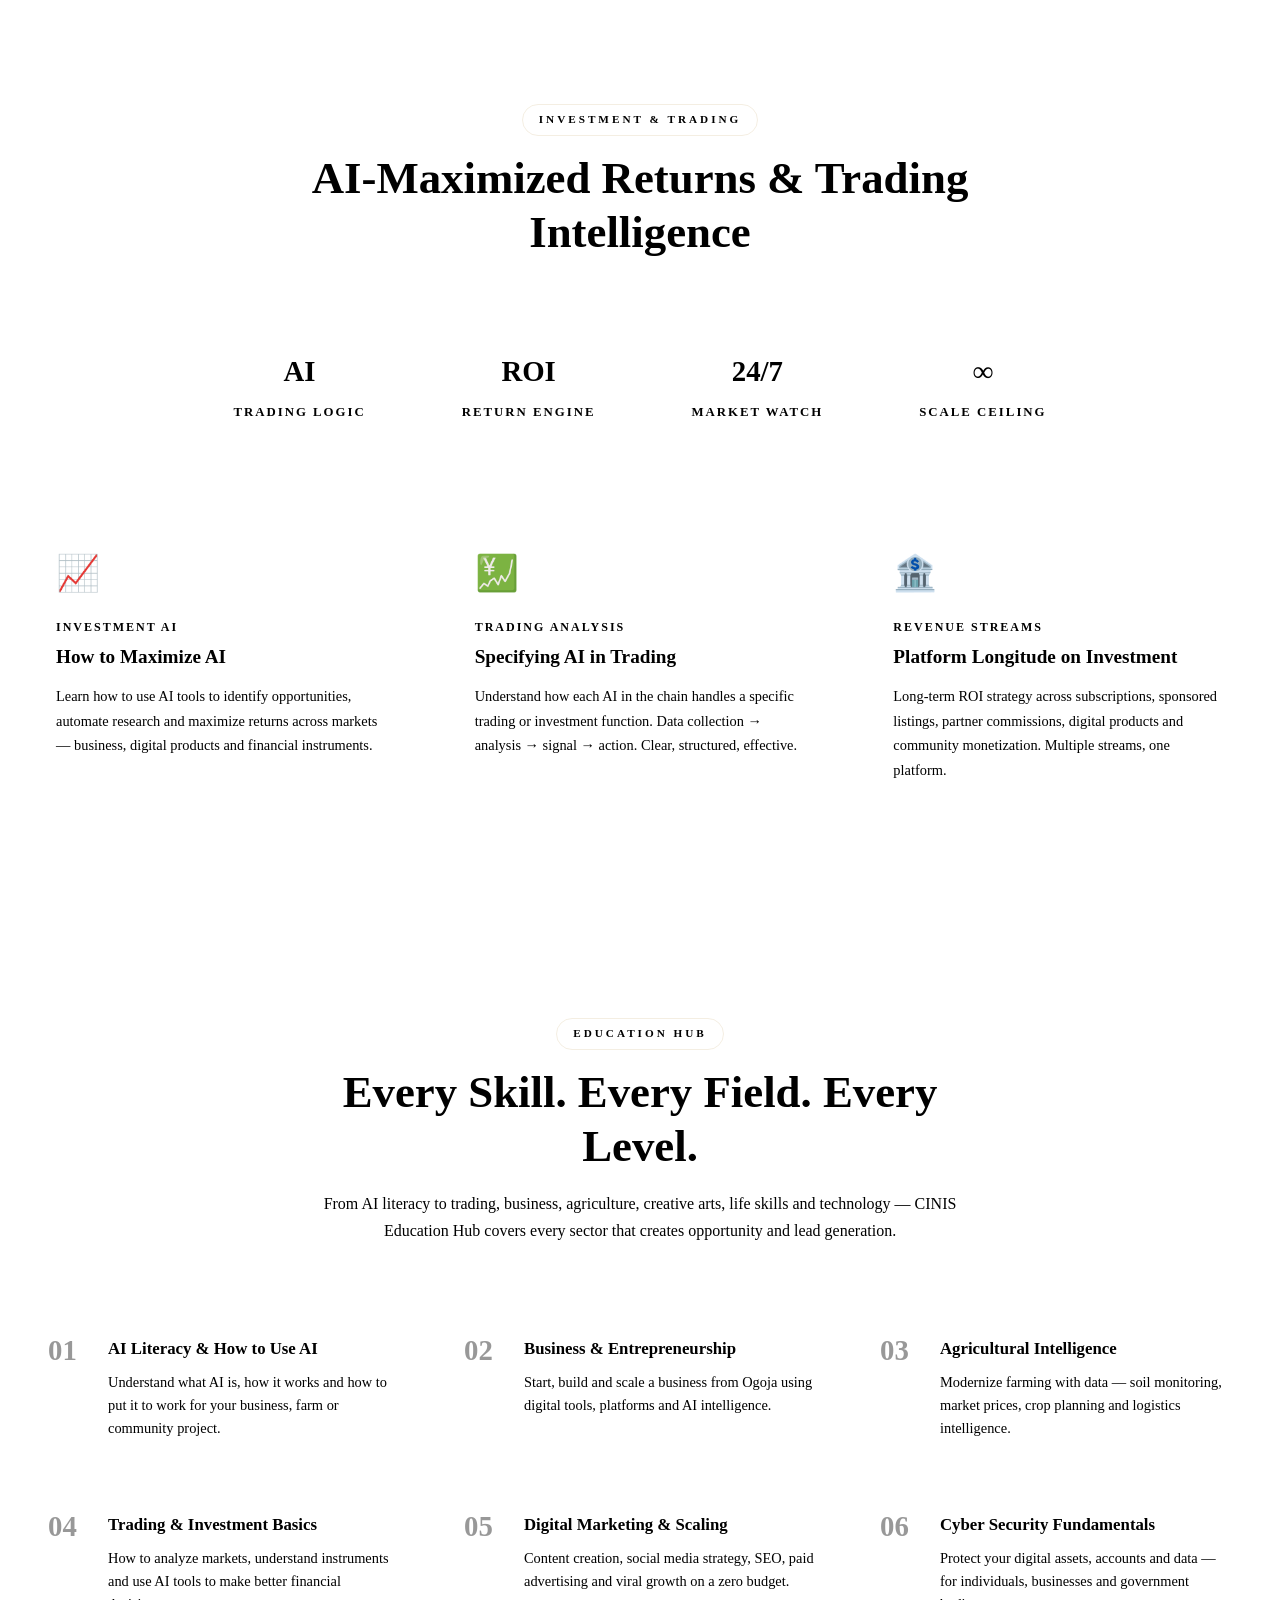
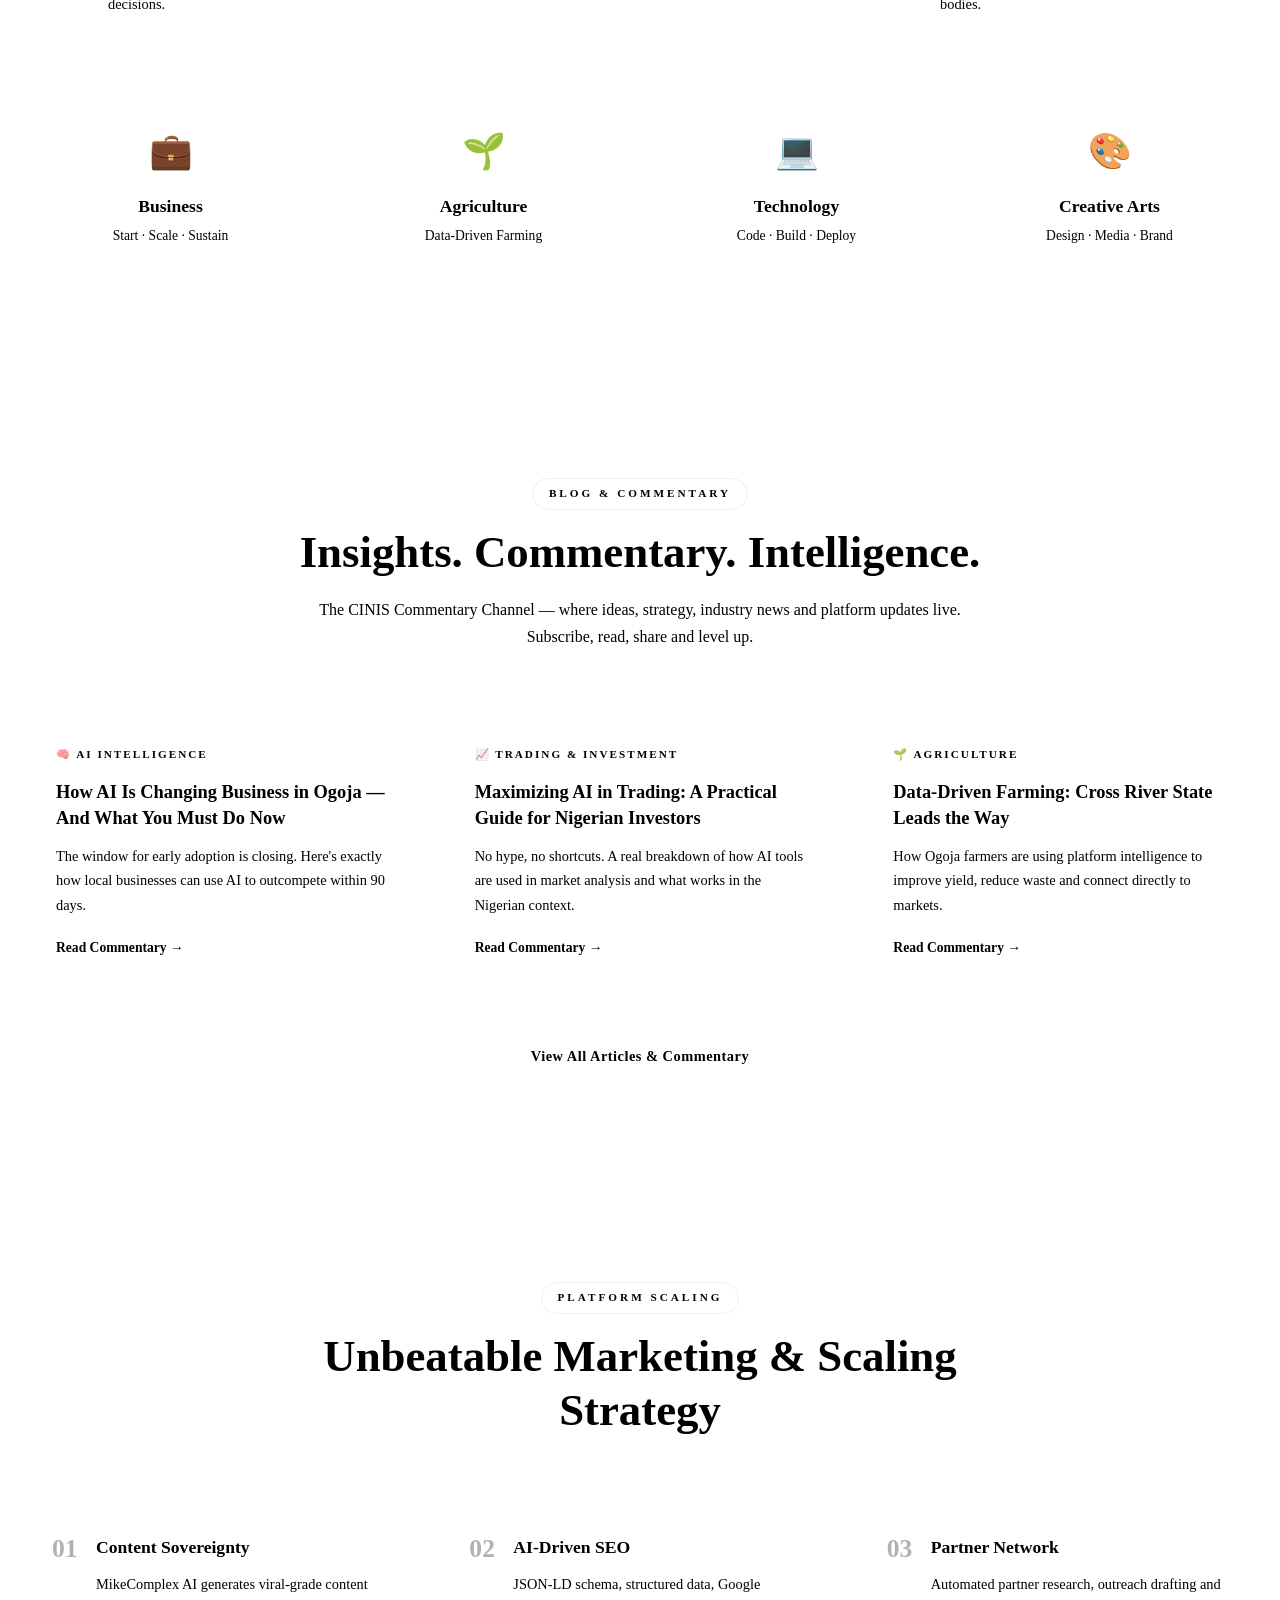
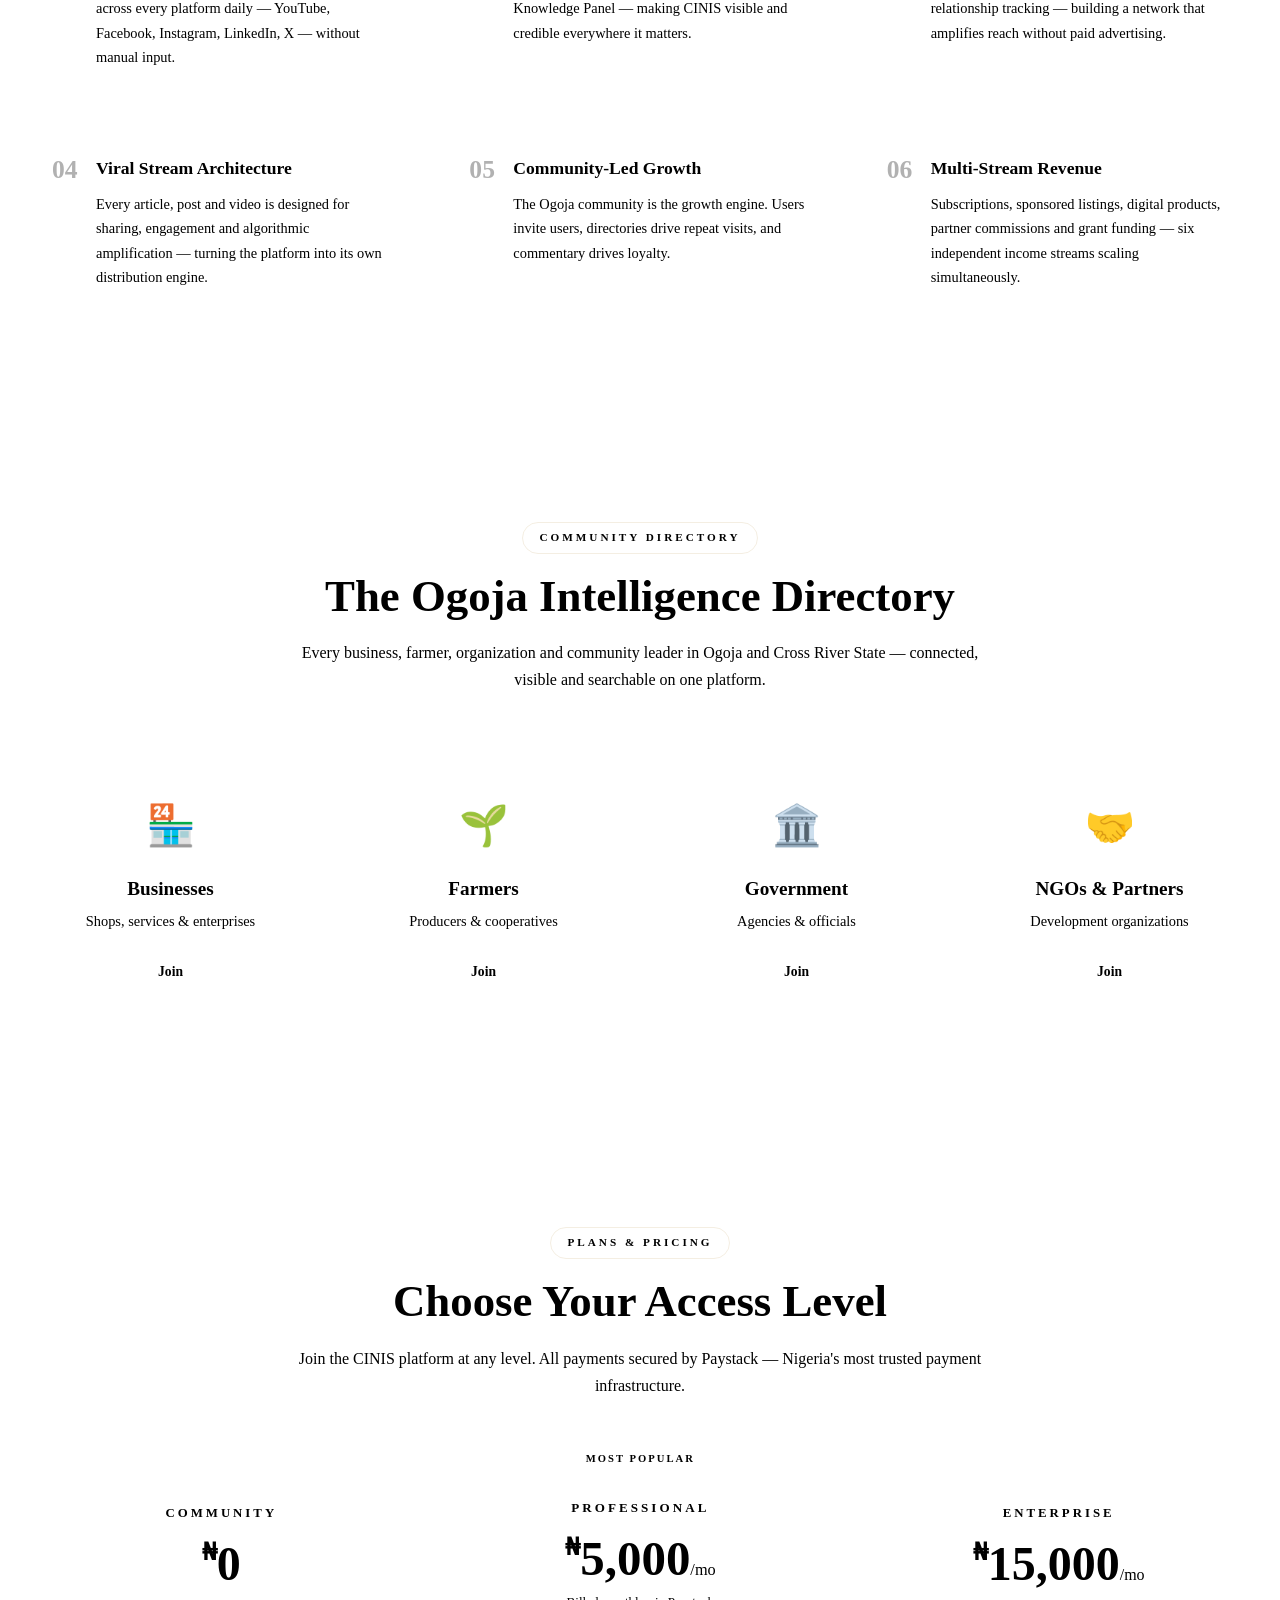
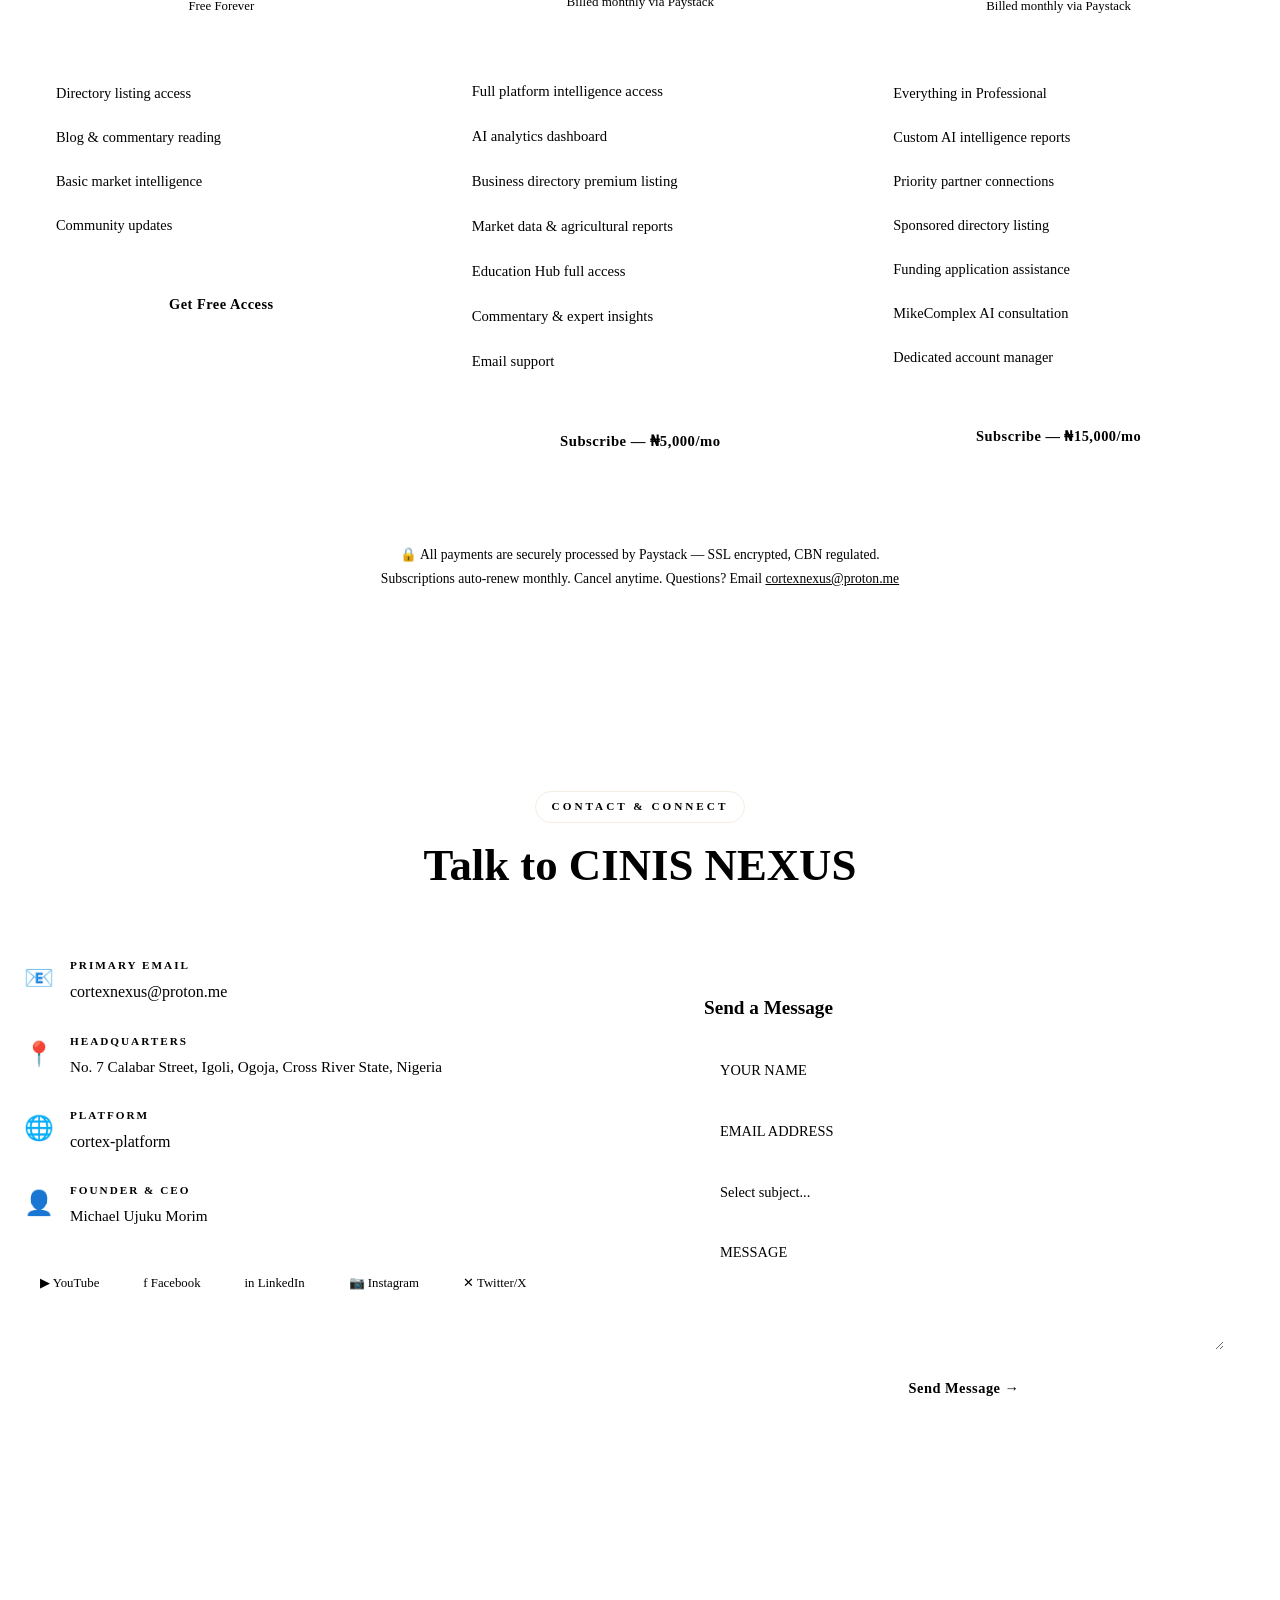
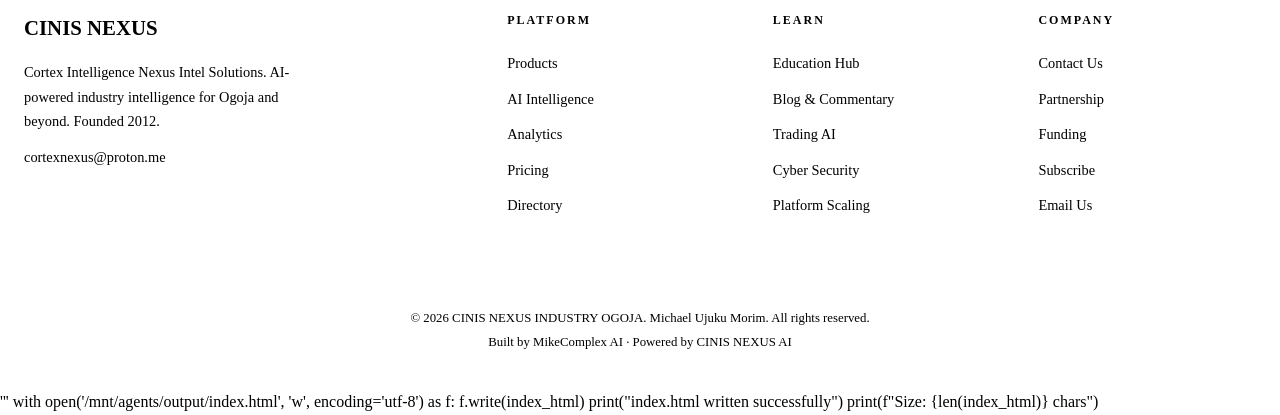
==== commit cea0cea3: "Update index.html" ====
--- a/index.html
+++ b/index.html
@@ -1,4 +1,6 @@
-<!DOCTYPE html>
+
+# Now write the index.html file
+index_html = r'''<!DOCTYPE html>
 <html lang="en">
 <head>
 <meta charset="UTF-8">
@@ -466,4 +468,553 @@
       <div class="intel-card">
         <div class="intel-icon">&#127919;</div>
         <h4>Target Marketing</h4>
-        <p>AI-driven audience segmentation and precision marketing acro
+        <p>AI-driven audience segmentation and precision marketing across every platform and channel.</p>
+      </div>
+      <div class="intel-card">
+        <div class="intel-icon">&#127793;</div>
+        <h4>Agricultural Data</h4>
+        <p>Farm output, crop cycles, market prices and logistics data for Ogoja's farming communities.</p>
+      </div>
+      <div class="intel-card">
+        <div class="intel-icon">&#128241;</div>
+        <h4>Social Analytics</h4>
+        <p>Streaming performance data across YouTube, Facebook, Instagram, LinkedIn and X in real time.</p>
+      </div>
+    </div>
+  </div>
+</section>
+
+<!-- ===== INVESTMENT & TRADING ===== -->
+<section class="section trading" id="trading">
+  <div class="container">
+    <div class="section-header">
+      <span class="section-tag">INVESTMENT &amp; TRADING</span>
+      <h2 class="section-title">AI-Maximized Returns &amp; Trading Intelligence</h2>
+    </div>
+    <div class="trading-hero">
+      <div class="trading-stat">
+        <span class="ts-label">AI</span>
+        <span class="ts-value">TRADING LOGIC</span>
+      </div>
+      <div class="trading-stat">
+        <span class="ts-label">ROI</span>
+        <span class="ts-value">RETURN ENGINE</span>
+      </div>
+      <div class="trading-stat">
+        <span class="ts-label">24/7</span>
+        <span class="ts-value">MARKET WATCH</span>
+      </div>
+      <div class="trading-stat">
+        <span class="ts-label">&#8734;</span>
+        <span class="ts-value">SCALE CEILING</span>
+      </div>
+    </div>
+    <div class="trading-grid">
+      <div class="trading-card">
+        <div class="trading-icon">&#128200;</div>
+        <h4>INVESTMENT AI</h4>
+        <h5>How to Maximize AI</h5>
+        <p>Learn how to use AI tools to identify opportunities, automate research and maximize returns across markets &#8212; business, digital products and financial instruments.</p>
+      </div>
+      <div class="trading-card">
+        <div class="trading-icon">&#128185;</div>
+        <h4>TRADING ANALYSIS</h4>
+        <h5>Specifying AI in Trading</h5>
+        <p>Understand how each AI in the chain handles a specific trading or investment function. Data collection &#8594; analysis &#8594; signal &#8594; action. Clear, structured, effective.</p>
+      </div>
+      <div class="trading-card">
+        <div class="trading-icon">&#127974;</div>
+        <h4>REVENUE STREAMS</h4>
+        <h5>Platform Longitude on Investment</h5>
+        <p>Long-term ROI strategy across subscriptions, sponsored listings, partner commissions, digital products and community monetization. Multiple streams, one platform.</p>
+      </div>
+    </div>
+  </div>
+</section>
+
+<!-- ===== EDUCATION HUB ===== -->
+<section class="section education" id="education">
+  <div class="container">
+    <div class="section-header">
+      <span class="section-tag">EDUCATION HUB</span>
+      <h2 class="section-title">Every Skill. Every Field. Every Level.</h2>
+      <p class="section-subtitle">From AI literacy to trading, business, agriculture, creative arts, life skills and technology &#8212; CINIS Education Hub covers every sector that creates opportunity and lead generation.</p>
+    </div>
+    <div class="edu-tracks">
+      <div class="edu-track">
+        <span class="edu-num">01</span>
+        <div>
+          <h4>AI Literacy &amp; How to Use AI</h4>
+          <p>Understand what AI is, how it works and how to put it to work for your business, farm or community project.</p>
+        </div>
+      </div>
+      <div class="edu-track">
+        <span class="edu-num">02</span>
+        <div>
+          <h4>Business &amp; Entrepreneurship</h4>
+          <p>Start, build and scale a business from Ogoja using digital tools, platforms and AI intelligence.</p>
+        </div>
+      </div>
+      <div class="edu-track">
+        <span class="edu-num">03</span>
+        <div>
+          <h4>Agricultural Intelligence</h4>
+          <p>Modernize farming with data &#8212; soil monitoring, market prices, crop planning and logistics intelligence.</p>
+        </div>
+      </div>
+      <div class="edu-track">
+        <span class="edu-num">04</span>
+        <div>
+          <h4>Trading &amp; Investment Basics</h4>
+          <p>How to analyze markets, understand instruments and use AI tools to make better financial decisions.</p>
+        </div>
+      </div>
+      <div class="edu-track">
+        <span class="edu-num">05</span>
+        <div>
+          <h4>Digital Marketing &amp; Scaling</h4>
+          <p>Content creation, social media strategy, SEO, paid advertising and viral growth on a zero budget.</p>
+        </div>
+      </div>
+      <div class="edu-track">
+        <span class="edu-num">06</span>
+        <div>
+          <h4>Cyber Security Fundamentals</h4>
+          <p>Protect your digital assets, accounts and data &#8212; for individuals, businesses and government bodies.</p>
+        </div>
+      </div>
+    </div>
+    <div class="edu-categories">
+      <div class="edu-cat">
+        <span class="cat-icon">&#128188;</span>
+        <h4>Business</h4>
+        <p>Start &#183; Scale &#183; Sustain</p>
+      </div>
+      <div class="edu-cat">
+        <span class="cat-icon">&#127793;</span>
+        <h4>Agriculture</h4>
+        <p>Data-Driven Farming</p>
+      </div>
+      <div class="edu-cat">
+        <span class="cat-icon">&#128187;</span>
+        <h4>Technology</h4>
+        <p>Code &#183; Build &#183; Deploy</p>
+      </div>
+      <div class="edu-cat">
+        <span class="cat-icon">&#127912;</span>
+        <h4>Creative Arts</h4>
+        <p>Design &#183; Media &#183; Brand</p>
+      </div>
+    </div>
+  </div>
+</section>
+
+<!-- ===== BLOG & COMMENTARY ===== -->
+<section class="section blog" id="blog">
+  <div class="container">
+    <div class="section-header">
+      <span class="section-tag">BLOG &amp; COMMENTARY</span>
+      <h2 class="section-title">Insights. Commentary. Intelligence.</h2>
+      <p class="section-subtitle">The CINIS Commentary Channel &#8212; where ideas, strategy, industry news and platform updates live. Subscribe, read, share and level up.</p>
+    </div>
+    <div class="blog-grid">
+      <article class="blog-card">
+        <div class="blog-tag">&#129504; AI INTELLIGENCE</div>
+        <h4>How AI Is Changing Business in Ogoja &#8212; And What You Must Do Now</h4>
+        <p>The window for early adoption is closing. Here's exactly how local businesses can use AI to outcompete within 90 days.</p>
+        <a href="#" class="blog-link">Read Commentary &#8594;</a>
+      </article>
+      <article class="blog-card">
+        <div class="blog-tag">&#128200; TRADING &amp; INVESTMENT</div>
+        <h4>Maximizing AI in Trading: A Practical Guide for Nigerian Investors</h4>
+        <p>No hype, no shortcuts. A real breakdown of how AI tools are used in market analysis and what works in the Nigerian context.</p>
+        <a href="#" class="blog-link">Read Commentary &#8594;</a>
+      </article>
+      <article class="blog-card">
+        <div class="blog-tag">&#127793; AGRICULTURE</div>
+        <h4>Data-Driven Farming: Cross River State Leads the Way</h4>
+        <p>How Ogoja farmers are using platform intelligence to improve yield, reduce waste and connect directly to markets.</p>
+        <a href="#" class="blog-link">Read Commentary &#8594;</a>
+      </article>
+    </div>
+    <div class="blog-cta">
+      <a href="#" class="btn btn-outline">View All Articles &amp; Commentary</a>
+    </div>
+  </div>
+</section>
+
+<!-- ===== PLATFORM SCALING ===== -->
+<section class="section scaling" id="scaling">
+  <div class="container">
+    <div class="section-header">
+      <span class="section-tag">PLATFORM SCALING</span>
+      <h2 class="section-title">Unbeatable Marketing &amp; Scaling Strategy</h2>
+    </div>
+    <div class="scaling-grid">
+      <div class="scaling-card">
+        <span class="scaling-num">01</span>
+        <h4>Content Sovereignty</h4>
+        <p>MikeComplex AI generates viral-grade content across every platform daily &#8212; YouTube, Facebook, Instagram, LinkedIn, X &#8212; without manual input.</p>
+      </div>
+      <div class="scaling-card">
+        <span class="scaling-num">02</span>
+        <h4>AI-Driven SEO</h4>
+        <p>JSON-LD schema, structured data, Google Knowledge Panel &#8212; making CINIS visible and credible everywhere it matters.</p>
+      </div>
+      <div class="scaling-card">
+        <span class="scaling-num">03</span>
+        <h4>Partner Network</h4>
+        <p>Automated partner research, outreach drafting and relationship tracking &#8212; building a network that amplifies reach without paid advertising.</p>
+      </div>
+      <div class="scaling-card">
+        <span class="scaling-num">04</span>
+        <h4>Viral Stream Architecture</h4>
+        <p>Every article, post and video is designed for sharing, engagement and algorithmic amplification &#8212; turning the platform into its own distribution engine.</p>
+      </div>
+      <div class="scaling-card">
+        <span class="scaling-num">05</span>
+        <h4>Community-Led Growth</h4>
+        <p>The Ogoja community is the growth engine. Users invite users, directories drive repeat visits, and commentary drives loyalty.</p>
+      </div>
+      <div class="scaling-card">
+        <span class="scaling-num">06</span>
+        <h4>Multi-Stream Revenue</h4>
+        <p>Subscriptions, sponsored listings, digital products, partner commissions and grant funding &#8212; six independent income streams scaling simultaneously.</p>
+      </div>
+    </div>
+  </div>
+</section>
+
+<!-- ===== COMMUNITY DIRECTORY ===== -->
+<section class="section directory" id="directory">
+  <div class="container">
+    <div class="section-header">
+      <span class="section-tag">COMMUNITY DIRECTORY</span>
+      <h2 class="section-title">The Ogoja Intelligence Directory</h2>
+      <p class="section-subtitle">Every business, farmer, organization and community leader in Ogoja and Cross River State &#8212; connected, visible and searchable on one platform.</p>
+    </div>
+    <div class="directory-grid">
+      <div class="directory-card">
+        <div class="dir-icon">&#127978;</div>
+        <h4>Businesses</h4>
+        <p>Shops, services &amp; enterprises</p>
+        <a href="#" class="dir-link">Join</a>
+      </div>
+      <div class="directory-card">
+        <div class="dir-icon">&#127793;</div>
+        <h4>Farmers</h4>
+        <p>Producers &amp; cooperatives</p>
+        <a href="#" class="dir-link">Join</a>
+      </div>
+      <div class="directory-card">
+        <div class="dir-icon">&#127963;&#65039;</div>
+        <h4>Government</h4>
+        <p>Agencies &amp; officials</p>
+        <a href="#" class="dir-link">Join</a>
+      </div>
+      <div class="directory-card">
+        <div class="dir-icon">&#129309;</div>
+        <h4>NGOs &amp; Partners</h4>
+        <p>Development organizations</p>
+        <a href="#" class="dir-link">Join</a>
+      </div>
+    </div>
+  </div>
+</section>
+
+<!-- ===== PLANS & PRICING ===== -->
+<section class="section pricing" id="pricing">
+  <div class="container">
+    <div class="section-header">
+      <span class="section-tag">PLANS &amp; PRICING</span>
+      <h2 class="section-title">Choose Your Access Level</h2>
+      <p class="section-subtitle">Join the CINIS platform at any level. All payments secured by Paystack &#8212; Nigeria's most trusted payment infrastructure.</p>
+    </div>
+    <div class="pricing-grid">
+      <div class="pricing-card">
+        <div class="pricing-header">
+          <h4>COMMUNITY</h4>
+          <div class="price"><span class="currency">&#8358;</span><span class="amount">0</span></div>
+          <span class="price-note">Free Forever</span>
+        </div>
+        <ul class="pricing-features">
+          <li>Directory listing access</li>
+          <li>Blog &amp; commentary reading</li>
+          <li>Basic market intelligence</li>
+          <li>Community updates</li>
+        </ul>
+        <a href="#" class="btn btn-outline btn-full">Get Free Access</a>
+      </div>
+      <div class="pricing-card popular">
+        <div class="popular-badge">MOST POPULAR</div>
+        <div class="pricing-header">
+          <h4>PROFESSIONAL</h4>
+          <div class="price"><span class="currency">&#8358;</span><span class="amount">5,000</span><span class="period">/mo</span></div>
+          <span class="price-note">Billed monthly via Paystack</span>
+        </div>
+        <ul class="pricing-features">
+          <li>Full platform intelligence access</li>
+          <li>AI analytics dashboard</li>
+          <li>Business directory premium listing</li>
+          <li>Market data &amp; agricultural reports</li>
+          <li>Education Hub full access</li>
+          <li>Commentary &amp; expert insights</li>
+          <li>Email support</li>
+        </ul>
+        <a href="#" class="btn btn-primary btn-full">Subscribe &#8212; &#8358;5,000/mo</a>
+      </div>
+      <div class="pricing-card">
+        <div class="pricing-header">
+          <h4>ENTERPRISE</h4>
+          <div class="price"><span class="currency">&#8358;</span><span class="amount">15,000</span><span class="period">/mo</span></div>
+          <span class="price-note">Billed monthly via Paystack</span>
+        </div>
+        <ul class="pricing-features">
+          <li>Everything in Professional</li>
+          <li>Custom AI intelligence reports</li>
+          <li>Priority partner connections</li>
+          <li>Sponsored directory listing</li>
+          <li>Funding application assistance</li>
+          <li>MikeComplex AI consultation</li>
+          <li>Dedicated account manager</li>
+        </ul>
+        <a href="#" class="btn btn-primary btn-full">Subscribe &#8212; &#8358;15,000/mo</a>
+      </div>
+    </div>
+    <div class="pricing-note">
+      <p>&#128274; All payments are securely processed by Paystack &#8212; SSL encrypted, CBN regulated.</p>
+      <p>Subscriptions auto-renew monthly. Cancel anytime. Questions? Email <a href="mailto:cortexnexus@proton.me">cortexnexus@proton.me</a></p>
+    </div>
+  </div>
+</section>
+
+<!-- ===== CONTACT ===== -->
+<section class="section contact" id="contact">
+  <div class="container">
+    <div class="section-header">
+      <span class="section-tag">CONTACT &amp; CONNECT</span>
+      <h2 class="section-title">Talk to CINIS NEXUS</h2>
+    </div>
+    <div class="contact-grid">
+      <div class="contact-info">
+        <div class="contact-item">
+          <span class="contact-icon">&#128231;</span>
+          <div>
+            <span class="contact-label">PRIMARY EMAIL</span>
+            <a href="mailto:cortexnexus@proton.me">cortexnexus@proton.me</a>
+          </div>
+        </div>
+        <div class="contact-item">
+          <span class="contact-icon">&#128205;</span>
+          <div>
+            <span class="contact-label">HEADQUARTERS</span>
+            <p>No. 7 Calabar Street, Igoli, Ogoja, Cross River State, Nigeria</p>
+          </div>
+        </div>
+        <div class="contact-item">
+          <span class="contact-icon">&#127760;</span>
+          <div>
+            <span class="contact-label">PLATFORM</span>
+            <a href="https://mikecomplexai-7.github.io/cortex-platform/">cortex-platform</a>
+          </div>
+        </div>
+        <div class="contact-item">
+          <span class="contact-icon">&#128100;</span>
+          <div>
+            <span class="contact-label">FOUNDER &amp; CEO</span>
+            <p>Michael Ujuku Morim</p>
+          </div>
+        </div>
+        <div class="social-links">
+          <a href="#" class="social-link" aria-label="YouTube">&#9654; YouTube</a>
+          <a href="#" class="social-link" aria-label="Facebook">f Facebook</a>
+          <a href="#" class="social-link" aria-label="LinkedIn">in LinkedIn</a>
+          <a href="#" class="social-link" aria-label="Instagram">&#128247; Instagram</a>
+          <a href="#" class="social-link" aria-label="Twitter/X">&#10005; Twitter/X</a>
+        </div>
+      </div>
+      <div class="contact-form">
+        <h4>Send a Message</h4>
+        <form id="contactForm" action="https://formspree.io/f/YOUR_FORM_ID" method="POST">
+          <div class="form-group">
+            <input type="text" name="name" placeholder="YOUR NAME" required>
+          </div>
+          <div class="form-group">
+            <input type="email" name="email" placeholder="EMAIL ADDRESS" required>
+          </div>
+          <div class="form-group">
+            <select name="subject" required>
+              <option value="" disabled selected>Select subject...</option>
+              <option value="general">General Inquiry</option>
+              <option value="partnership">Partnership</option>
+              <option value="subscription">Subscription</option>
+              <option value="support">Support</option>
+              <option value="funding">Funding</option>
+            </select>
+          </div>
+          <div class="form-group">
+            <textarea name="message" rows="5" placeholder="MESSAGE" required></textarea>
+          </div>
+          <button type="submit" class="btn btn-primary btn-full">Send Message &#8594;</button>
+        </form>
+      </div>
+    </div>
+  </div>
+</section>
+
+<!-- ===== FOOTER ===== -->
+<footer class="footer">
+  <div class="container">
+    <div class="footer-grid">
+      <div class="footer-brand">
+        <h4>CINIS NEXUS</h4>
+        <p>Cortex Intelligence Nexus Intel Solutions. AI-powered industry intelligence for Ogoja and beyond. Founded 2012.</p>
+        <a href="mailto:cortexnexus@proton.me">cortexnexus@proton.me</a>
+      </div>
+      <div class="footer-col">
+        <h5>PLATFORM</h5>
+        <ul>
+          <li><a href="#products">Products</a></li>
+          <li><a href="#analytics">AI Intelligence</a></li>
+          <li><a href="#analytics">Analytics</a></li>
+          <li><a href="#pricing">Pricing</a></li>
+          <li><a href="#directory">Directory</a></li>
+        </ul>
+      </div>
+      <div class="footer-col">
+        <h5>LEARN</h5>
+        <ul>
+          <li><a href="#education">Education Hub</a></li>
+          <li><a href="#blog">Blog &amp; Commentary</a></li>
+          <li><a href="#trading">Trading AI</a></li>
+          <li><a href="#security">Cyber Security</a></li>
+          <li><a href="#scaling">Platform Scaling</a></li>
+        </ul>
+      </div>
+      <div class="footer-col">
+        <h5>COMPANY</h5>
+        <ul>
+          <li><a href="#contact">Contact Us</a></li>
+          <li><a href="#contact">Partnership</a></li>
+          <li><a href="#contact">Funding</a></li>
+          <li><a href="#pricing">Subscribe</a></li>
+          <li><a href="mailto:cortexnexus@proton.me">Email Us</a></li>
+        </ul>
+      </div>
+    </div>
+    <div class="footer-bottom">
+      <p>&#169; 2026 CINIS NEXUS INDUSTRY OGOJA. Michael Ujuku Morim. All rights reserved.</p>
+      <p>Built by MikeComplex AI &#183; Powered by CINIS NEXUS AI</p>
+    </div>
+  </div>
+</footer>
+
+<!-- ===== SCRIPTS ===== -->
+<script>
+// Mobile Navigation
+const navToggle = document.getElementById('navToggle');
+const navMenu = document.getElementById('navMenu');
+navToggle.addEventListener('click', () => {
+  navMenu.classList.toggle('active');
+  navToggle.classList.toggle('active');
+});
+document.querySelectorAll('.nav-menu a').forEach(link => {
+  link.addEventListener('click', () => {
+    navMenu.classList.remove('active');
+    navToggle.classList.remove('active');
+  });
+});
+
+// Navbar Scroll Effect
+const navbar = document.getElementById('navbar');
+window.addEventListener('scroll', () => {
+  navbar.classList.toggle('scrolled', window.scrollY > 50);
+});
+
+// Smooth Scroll
+document.querySelectorAll('a[href^="#"]').forEach(anchor => {
+  anchor.addEventListener('click', function(e) {
+    e.preventDefault();
+    const target = document.querySelector(this.getAttribute('href'));
+    if (target) target.scrollIntoView({ behavior: 'smooth', block: 'start' });
+  });
+});
+
+// Animated Counters
+const counters = document.querySelectorAll('.stat-num[data-target]');
+const animateCounter = (el) => {
+  const target = parseInt(el.getAttribute('data-target'));
+  const duration = 2000, start = performance.now();
+  const step = (now) => {
+    const progress = Math.min((now - start) / duration, 1);
+    const ease = 1 - Math.pow(1 - progress, 3);
+    el.textContent = Math.floor(ease * target);
+    if (progress < 1) requestAnimationFrame(step);
+    else el.textContent = target + '+';
+  };
+  requestAnimationFrame(step);
+};
+const counterObserver = new IntersectionObserver((entries) => {
+  entries.forEach(entry => {
+    if (entry.isIntersecting) {
+      animateCounter(entry.target);
+      counterObserver.unobserve(entry.target);
+    }
+  });
+}, { threshold: 0.5 });
+counters.forEach(c => counterObserver.observe(c));
+
+// Scroll Reveal
+const revealElements = document.querySelectorAll('.product-card, .chain-node, .security-card, .metric-card, .intel-card, .trading-card, .edu-track, .edu-cat, .blog-card, .scaling-card, .directory-card, .pricing-card, .contact-item');
+const revealObserver = new IntersectionObserver((entries) => {
+  entries.forEach(entry => {
+    if (entry.isIntersecting) {
+      entry.target.classList.add('revealed');
+      revealObserver.unobserve(entry.target);
+    }
+  });
+}, { threshold: 0.1, rootMargin: '0px 0px -50px 0px' });
+revealElements.forEach(el => {
+  el.classList.add('reveal-hidden');
+  revealObserver.observe(el);
+});
+
+// Form Handling
+const form = document.getElementById('contactForm');
+form.addEventListener('submit', (e) => {
+  const btn = form.querySelector('button[type="submit"]');
+  const originalText = btn.textContent;
+  btn.textContent = 'Sending...';
+  btn.disabled = true;
+  setTimeout(() => {
+    btn.textContent = 'Message Sent &#10003;';
+    setTimeout(() => {
+      btn.textContent = originalText;
+      btn.disabled = false;
+      form.reset();
+    }, 2000);
+  }, 1500);
+});
+
+// Active Nav Link
+const sections = document.querySelectorAll('section[id]');
+const navLinks = document.querySelectorAll('.nav-menu a[href^="#"]');
+window.addEventListener('scroll', () => {
+  let current = '';
+  sections.forEach(section => {
+    if (scrollY >= section.offsetTop - 100) current = section.getAttribute('id');
+  });
+  navLinks.forEach(link => {
+    link.classList.toggle('active', link.getAttribute('href') === '#' + current);
+  });
+});
+</script>
+
+</body>
+</html>'''
+
+with open('/mnt/agents/output/index.html', 'w', encoding='utf-8') as f:
+    f.write(index_html)
+
+print("index.html written successfully")
+print(f"Size: {len(index_html)} chars")
--- a/styles.css
+++ b/styles.css
@@ -0,0 +1,407 @@
+
+# Let me write the CSS file separately to avoid truncation issues
+styles_css = r'''/* ============================================
+   CINIS NEXUS — Cortex Intelligence Platform
+   Stylesheet | Built by MikeComplex AI
+   ============================================ */
+
+:root {
+  --bg-primary: #0a0a0f;
+  --bg-secondary: #0f0f1a;
+  --bg-card: #12121f;
+  --bg-card-hover: #1a1a2e;
+  --border: rgba(255,255,255,0.06);
+  --border-hover: rgba(255,255,255,0.12);
+  --text-primary: #ffffff;
+  --text-secondary: rgba(255,255,255,0.65);
+  --text-muted: rgba(255,255,255,0.4);
+  --accent: #c9a96e;
+  --accent-glow: rgba(201,169,110,0.3);
+  --accent-light: #e8d5a3;
+  --success: #4ade80;
+  --warning: #fbbf24;
+  --danger: #f87171;
+  --info: #60a5fa;
+  --font-body: 'Inter', -apple-system, BlinkMacSystemFont, sans-serif;
+  --font-display: 'Space Grotesk', 'Inter', sans-serif;
+  --radius-sm: 8px;
+  --radius-md: 12px;
+  --radius-lg: 20px;
+  --radius-xl: 28px;
+  --shadow-sm: 0 2px 8px rgba(0,0,0,0.3);
+  --shadow-md: 0 8px 32px rgba(0,0,0,0.4);
+  --shadow-glow: 0 0 40px rgba(201,169,110,0.15);
+  --transition: all 0.3s cubic-bezier(0.4, 0, 0.2, 1);
+}
+
+*, *::before, *::after { margin: 0; padding: 0; box-sizing: border-box; }
+
+html { scroll-behavior: smooth; scroll-padding-top: 80px; }
+
+body {
+  font-family: var(--font-body);
+  background: var(--bg-primary);
+  color: var(--text-primary);
+  line-height: 1.6;
+  overflow-x: hidden;
+  -webkit-font-smoothing: antialiased;
+}
+
+a { color: inherit; text-decoration: none; transition: var(--transition); }
+ul { list-style: none; }
+img { max-width: 100%; display: block; }
+
+.container { max-width: 1280px; margin: 0 auto; padding: 0 24px; }
+
+/* ===== NAVIGATION ===== */
+.navbar {
+  position: fixed; top: 0; left: 0; right: 0; z-index: 1000;
+  padding: 16px 0; transition: var(--transition); background: transparent;
+}
+.navbar.scrolled {
+  background: rgba(10,10,15,0.85); backdrop-filter: blur(20px);
+  -webkit-backdrop-filter: blur(20px); border-bottom: 1px solid var(--border); padding: 12px 0;
+}
+.nav-container { max-width: 1280px; margin: 0 auto; padding: 0 24px; display: flex; align-items: center; justify-content: space-between; }
+.nav-logo { display: flex; align-items: center; gap: 10px; font-family: var(--font-display); font-weight: 700; font-size: 1.1rem; letter-spacing: 1px; }
+.logo-mark { color: var(--accent); font-size: 1.3rem; animation: pulse 2s ease-in-out infinite; }
+@keyframes pulse { 0%,100%{opacity:1;transform:scale(1)} 50%{opacity:0.6;transform:scale(1.1)} }
+
+.nav-menu { display: flex; align-items: center; gap: 32px; }
+.nav-menu a { font-size: 0.85rem; font-weight: 500; letter-spacing: 0.5px; color: var(--text-secondary); position: relative; padding: 4px 0; }
+.nav-menu a::after { content:''; position:absolute; bottom:-2px; left:0; width:0; height:2px; background:var(--accent); transition:width 0.3s ease; }
+.nav-menu a:hover, .nav-menu a.active { color: var(--text-primary); }
+.nav-menu a:hover::after, .nav-menu a.active::after { width: 100%; }
+
+.nav-cta { background: var(--accent); color: var(--bg-primary) !important; padding: 8px 20px !important; border-radius: var(--radius-sm); font-weight: 600 !important; }
+.nav-cta::after { display: none !important; }
+.nav-cta:hover { background: var(--accent-light); transform: translateY(-1px); box-shadow: 0 4px 16px var(--accent-glow); }
+
+.nav-toggle { display: none; flex-direction: column; gap: 5px; background: none; border: none; cursor: pointer; padding: 4px; }
+.nav-toggle span { display: block; width: 24px; height: 2px; background: var(--text-primary); transition: var(--transition); border-radius: 2px; }
+.nav-toggle.active span:nth-child(1) { transform: rotate(45deg) translate(5px,5px); }
+.nav-toggle.active span:nth-child(2) { opacity: 0; }
+.nav-toggle.active span:nth-child(3) { transform: rotate(-45deg) translate(5px,-5px); }
+
+/* ===== HERO ===== */
+.hero { min-height: 100vh; display: flex; flex-direction: column; align-items: center; justify-content: center; text-align: center; position: relative; padding: 120px 24px 80px; overflow: hidden; }
+.hero-bg { position: absolute; inset: 0; z-index: 0; overflow: hidden; }
+.hero-grid { position: absolute; inset: 0;
+  background-image: linear-gradient(rgba(201,169,110,0.03) 1px, transparent 1px), linear-gradient(90deg, rgba(201,169,110,0.03) 1px, transparent 1px);
+  background-size: 60px 60px;
+  mask-image: radial-gradient(ellipse at center, black 30%, transparent 70%);
+  -webkit-mask-image: radial-gradient(ellipse at center, black 30%, transparent 70%);
+}
+.hero-orb { position: absolute; border-radius: 50%; filter: blur(80px); opacity: 0.4; animation: orbFloat 8s ease-in-out infinite; }
+.orb-1 { width: 400px; height: 400px; background: radial-gradient(circle, var(--accent-glow), transparent 70%); top: 10%; left: 20%; animation-delay: 0s; }
+.orb-2 { width: 300px; height: 300px; background: radial-gradient(circle, rgba(96,165,250,0.2), transparent 70%); top: 40%; right: 15%; animation-delay: -3s; }
+.orb-3 { width: 250px; height: 250px; background: radial-gradient(circle, rgba(74,222,128,0.15), transparent 70%); bottom: 20%; left: 40%; animation-delay: -5s; }
+@keyframes orbFloat { 0%,100%{transform:translate(0,0)scale(1)} 33%{transform:translate(30px,-30px)scale(1.05)} 66%{transform:translate(-20px,20px)scale(0.95)} }
+
+.hero-content { position: relative; z-index: 1; max-width: 900px; }
+.hero-badge { display: inline-flex; align-items: center; gap: 10px; background: rgba(201,169,110,0.1); border: 1px solid rgba(201,169,110,0.2); padding: 8px 20px; border-radius: 100px; font-size: 0.75rem; font-weight: 600; letter-spacing: 2px; color: var(--accent); margin-bottom: 32px; }
+.badge-pulse { width: 8px; height: 8px; background: var(--accent); border-radius: 50%; animation: pulse 2s ease-in-out infinite; }
+
+.hero-title { font-family: var(--font-display); font-size: clamp(2.5rem, 6vw, 4.5rem); font-weight: 700; line-height: 1.1; margin-bottom: 20px; letter-spacing: -1px; }
+.title-line { display: block; }
+.title-line.accent { color: var(--accent); text-shadow: 0 0 40px var(--accent-glow); }
+
+.hero-subtitle { font-size: clamp(0.85rem, 2vw, 1rem); color: var(--text-secondary); letter-spacing: 3px; margin-bottom: 20px; line-height: 1.8; }
+.hero-desc { font-size: clamp(1rem, 2vw, 1.15rem); color: var(--text-secondary); max-width: 640px; margin: 0 auto 40px; line-height: 1.7; }
+
+.hero-stats { display: flex; justify-content: center; gap: 48px; margin-bottom: 48px; flex-wrap: wrap; }
+.stat { text-align: center; }
+.stat-num { display: block; font-family: var(--font-display); font-size: clamp(2rem, 4vw, 3rem); font-weight: 700; color: var(--accent); line-height: 1; margin-bottom: 8px; }
+.stat-num.inf { animation: pulse 3s ease-in-out infinite; }
+.stat-label { font-size: 0.7rem; font-weight: 600; letter-spacing: 1.5px; color: var(--text-muted); line-height: 1.4; }
+
+.hero-ctas { display: flex; gap: 16px; justify-content: center; flex-wrap: wrap; }
+
+.scroll-indicator { position: absolute; bottom: 30px; left: 50%; transform: translateX(-50%); z-index: 1; }
+.scroll-line { display: block; width: 1px; height: 50px; background: linear-gradient(to bottom, var(--accent), transparent); animation: scrollPulse 2s ease-in-out infinite; }
+@keyframes scrollPulse { 0%,100%{opacity:0.3;transform:scaleY(0.6)} 50%{opacity:1;transform:scaleY(1)} }
+
+/* ===== BUTTONS ===== */
+.btn { display: inline-flex; align-items: center; justify-content: center; gap: 8px; padding: 14px 32px; font-family: var(--font-body); font-size: 0.9rem; font-weight: 600; letter-spacing: 0.5px; border-radius: var(--radius-sm); cursor: pointer; transition: var(--transition); border: none; text-decoration: none; }
+.btn-primary { background: var(--accent); color: var(--bg-primary); }
+.btn-primary:hover { background: var(--accent-light); transform: translateY(-2px); box-shadow: 0 8px 24px var(--accent-glow); }
+.btn-outline { background: transparent; color: var(--text-primary); border: 1px solid var(--border-hover); }
+.btn-outline:hover { border-color: var(--accent); color: var(--accent); background: rgba(201,169,110,0.05); }
+.btn-full { width: 100%; }
+
+/* ===== SECTIONS ===== */
+.section { padding: 100px 0; position: relative; }
+.section-header { text-align: center; max-width: 700px; margin: 0 auto 64px; }
+.section-tag { display: inline-block; font-size: 0.7rem; font-weight: 700; letter-spacing: 3px; color: var(--accent); margin-bottom: 16px; padding: 6px 16px; border: 1px solid rgba(201,169,110,0.2); border-radius: 100px; }
+.section-title { font-family: var(--font-display); font-size: clamp(1.8rem, 4vw, 2.8rem); font-weight: 700; line-height: 1.2; margin-bottom: 16px; }
+.section-subtitle { color: var(--text-secondary); font-size: 1rem; line-height: 1.7; }
+
+/* ===== PRODUCTS ===== */
+.products-grid { display: grid; grid-template-columns: repeat(auto-fit, minmax(340px, 1fr)); gap: 24px; }
+.product-card { background: var(--bg-card); border: 1px solid var(--border); border-radius: var(--radius-lg); padding: 40px 32px; position: relative; transition: var(--transition); overflow: hidden; }
+.product-card::before { content:''; position:absolute; top:0; left:0; right:0; height:3px; background: linear-gradient(90deg, var(--accent), transparent); opacity:0; transition: opacity 0.3s; }
+.product-card:hover { border-color: var(--border-hover); transform: translateY(-4px); box-shadow: var(--shadow-glow); }
+.product-card:hover::before { opacity: 1; }
+.product-card.flagship { border-color: rgba(201,169,110,0.3); background: linear-gradient(180deg, rgba(201,169,110,0.05), var(--bg-card)); }
+
+.product-badge { position: absolute; top: 20px; right: 20px; font-size: 0.65rem; font-weight: 700; letter-spacing: 2px; color: var(--accent); padding: 4px 12px; border: 1px solid rgba(201,169,110,0.3); border-radius: 100px; }
+.product-badge.new { color: var(--success); border-color: rgba(74,222,128,0.3); }
+.product-icon { font-size: 2.5rem; margin-bottom: 20px; }
+.product-name { font-size: 0.75rem; font-weight: 600; letter-spacing: 2px; color: var(--text-muted); text-transform: uppercase; margin-bottom: 4px; }
+.product-title { font-family: var(--font-display); font-size: 1.5rem; font-weight: 700; margin-bottom: 16px; }
+.product-desc { color: var(--text-secondary); font-size: 0.95rem; line-height: 1.7; margin-bottom: 24px; }
+.product-features { margin-bottom: 28px; }
+.product-features li { position: relative; padding-left: 20px; margin-bottom: 10px; font-size: 0.9rem; color: var(--text-secondary); }
+.product-features li::before { content: '✦'; position: absolute; left: 0; color: var(--accent); font-size: 0.7rem; }
+.product-link { font-size: 0.85rem; font-weight: 600; color: var(--accent); display: inline-flex; align-items: center; gap: 6px; }
+.product-link:hover { gap: 12px; }
+
+/* ===== ARCHITECTURE / CHAIN ===== */
+.chain-flow { display: flex; align-items: center; justify-content: center; gap: 8px; flex-wrap: wrap; margin-bottom: 64px; }
+.chain-node { text-align: center; padding: 24px 16px; min-width: 130px; position: relative; }
+.chain-icon { font-size: 2rem; margin-bottom: 12px; display: block; }
+.chain-node h4 { font-family: var(--font-display); font-size: 0.95rem; font-weight: 600; margin-bottom: 4px; }
+.chain-node p { font-size: 0.8rem; color: var(--text-muted); }
+.chain-arrow { font-size: 1.5rem; color: var(--accent); opacity: 0.5; }
+
+.chain-detail { display: grid; grid-template-columns: repeat(auto-fit, minmax(300px, 1fr)); gap: 24px; }
+.detail-card { background: var(--bg-card); border: 1px solid var(--border); border-radius: var(--radius-lg); padding: 32px; transition: var(--transition); }
+.detail-card:hover { border-color: var(--border-hover); transform: translateY(-2px); }
+.detail-tag { font-size: 0.7rem; font-weight: 700; letter-spacing: 2px; color: var(--accent); display: block; margin-bottom: 12px; }
+.detail-card h3 { font-family: var(--font-display); font-size: 1.2rem; font-weight: 700; margin-bottom: 12px; }
+.detail-card p { color: var(--text-secondary); font-size: 0.9rem; line-height: 1.7; }
+
+/* ===== SECURITY ===== */
+.security { background: linear-gradient(180deg, var(--bg-primary), var(--bg-secondary), var(--bg-primary)); }
+.security-grid { display: grid; grid-template-columns: repeat(auto-fit, minmax(260px, 1fr)); gap: 20px; margin-bottom: 48px; }
+.security-card { background: var(--bg-card); border: 1px solid var(--border); border-radius: var(--radius-md); padding: 32px 24px; text-align: center; transition: var(--transition); }
+.security-card:hover { border-color: var(--border-hover); transform: translateY(-3px); }
+.security-icon { font-size: 2.2rem; margin-bottom: 16px; }
+.security-card h4 { font-family: var(--font-display); font-size: 1.1rem; font-weight: 700; margin-bottom: 10px; }
+.security-card p { color: var(--text-secondary); font-size: 0.9rem; line-height: 1.6; }
+
+.threat-dashboard { background: var(--bg-card); border: 1px solid var(--border); border-radius: var(--radius-lg); padding: 32px; max-width: 800px; margin: 0 auto; }
+.dashboard-title { font-size: 0.7rem; font-weight: 700; letter-spacing: 3px; color: var(--accent); margin-bottom: 24px; text-align: center; }
+.dashboard-grid { display: grid; grid-template-columns: repeat(auto-fit, minmax(220px, 1fr)); gap: 12px; margin-bottom: 24px; }
+.dashboard-item { display: flex; align-items: center; gap: 12px; padding: 14px 16px; background: rgba(255,255,255,0.02); border-radius: var(--radius-sm); border: 1px solid var(--border); }
+.dash-status { width: 8px; height: 8px; border-radius: 50%; flex-shrink: 0; }
+.dashboard-item.active .dash-status { background: var(--success); box-shadow: 0 0 8px var(--success); }
+.dashboard-item.running .dash-status { background: var(--info); box-shadow: 0 0 8px var(--info); animation: blink 1.5s ease-in-out infinite; }
+.dashboard-item.watching .dash-status { background: var(--warning); box-shadow: 0 0 8px var(--warning); animation: blink 2s ease-in-out infinite; }
+.dashboard-item.blocked .dash-status { background: var(--danger); box-shadow: 0 0 8px var(--danger); }
+.dashboard-item.secured .dash-status { background: var(--success); box-shadow: 0 0 8px var(--success); }
+.dashboard-item.verified .dash-status { background: var(--info); box-shadow: 0 0 8px var(--info); }
+@keyframes blink { 0%,100%{opacity:1} 50%{opacity:0.4} }
+.dash-label { font-size: 0.8rem; color: var(--text-secondary); flex: 1; }
+.dash-value { font-size: 0.75rem; font-weight: 700; letter-spacing: 1px; }
+.dashboard-item.active .dash-value { color: var(--success); }
+.dashboard-item.running .dash-value { color: var(--info); }
+.dashboard-item.watching .dash-value { color: var(--warning); }
+.dashboard-item.blocked .dash-value { color: var(--danger); }
+.dashboard-item.secured .dash-value { color: var(--success); }
+.dashboard-item.verified .dash-value { color: var(--info); }
+
+.system-status { display: flex; align-items: center; justify-content: center; gap: 10px; padding-top: 20px; border-top: 1px solid var(--border); }
+.status-dot { width: 8px; height: 8px; background: var(--success); border-radius: 50%; box-shadow: 0 0 8px var(--success); animation: blink 2s ease-in-out infinite; }
+.status-text { font-size: 0.85rem; font-weight: 600; }
+.status-time { font-size: 0.8rem; color: var(--text-muted); }
+
+/* ===== DATA INTELLIGENCE / METRICS ===== */
+.metrics-grid { display: grid; grid-template-columns: repeat(auto-fit, minmax(180px, 1fr)); gap: 24px; margin-bottom: 64px; }
+.metric-card { text-align: center; }
+.metric-ring { position: relative; width: 140px; height: 140px; margin: 0 auto 16px; }
+.metric-ring svg { transform: rotate(-90deg); width: 100%; height: 100%; }
+.ring-bg { fill: none; stroke: var(--border); stroke-width: 6; }
+.ring-fill { fill: none; stroke: var(--accent); stroke-width: 6; stroke-linecap: round;
+  stroke-dasharray: 264;
+  stroke-dashoffset: calc(264 - (264 * var(--pct)) / 100);
+  transition: stroke-dashoffset 1.5s ease-out;
+}
+.metric-value { position: absolute; top: 50%; left: 50%; transform: translate(-50%, -50%); font-family: var(--font-display); font-size: 1.6rem; font-weight: 700; color: var(--accent); }
+.metric-label { font-size: 0.85rem; color: var(--text-secondary); }
+
+.intel-services { display: grid; grid-template-columns: repeat(auto-fit, minmax(260px, 1fr)); gap: 20px; }
+.intel-card { background: var(--bg-card); border: 1px solid var(--border); border-radius: var(--radius-md); padding: 28px 24px; transition: var(--transition); }
+.intel-card:hover { border-color: var(--border-hover); transform: translateY(-3px); }
+.intel-icon { font-size: 2rem; margin-bottom: 14px; }
+.intel-card h4 { font-family: var(--font-display); font-size: 1.05rem; font-weight: 700; margin-bottom: 8px; }
+.intel-card p { color: var(--text-secondary); font-size: 0.9rem; line-height: 1.6; }
+
+/* ===== TRADING ===== */
+.trading-hero { display: flex; justify-content: center; gap: 32px; flex-wrap: wrap; margin-bottom: 64px; }
+.trading-stat { text-align: center; padding: 24px 32px; border: 1px solid var(--border); border-radius: var(--radius-md); background: var(--bg-card); transition: var(--transition); }
+.trading-stat:hover { border-color: var(--accent); transform: translateY(-3px); }
+.ts-label { display: block; font-family: var(--font-display); font-size: 1.8rem; font-weight: 700; color: var(--accent); margin-bottom: 8px; }
+.ts-value { font-size: 0.8rem; font-weight: 600; letter-spacing: 2px; color: var(--text-muted); }
+
+.trading-grid { display: grid; grid-template-columns: repeat(auto-fit, minmax(320px, 1fr)); gap: 24px; }
+.trading-card { background: var(--bg-card); border: 1px solid var(--border); border-radius: var(--radius-lg); padding: 36px 32px; transition: var(--transition); }
+.trading-card:hover { border-color: var(--border-hover); transform: translateY(-4px); box-shadow: var(--shadow-glow); }
+.trading-icon { font-size: 2.2rem; margin-bottom: 16px; }
+.trading-card h4 { font-size: 0.75rem; font-weight: 700; letter-spacing: 2px; color: var(--accent); margin-bottom: 4px; }
+.trading-card h5 { font-family: var(--font-display); font-size: 1.2rem; font-weight: 700; margin-bottom: 12px; }
+.trading-card p { color: var(--text-secondary); font-size: 0.9rem; line-height: 1.7; }
+
+/* ===== EDUCATION ===== */
+.edu-tracks { display: grid; grid-template-columns: repeat(auto-fit, minmax(300px, 1fr)); gap: 16px; margin-bottom: 48px; }
+.edu-track { background: var(--bg-card); border: 1px solid var(--border); border-radius: var(--radius-md); padding: 28px 24px; display: flex; gap: 20px; align-items: flex-start; transition: var(--transition); }
+.edu-track:hover { border-color: var(--border-hover); transform: translateX(4px); }
+.edu-num { font-family: var(--font-display); font-size: 1.8rem; font-weight: 700; color: var(--accent); opacity: 0.4; line-height: 1; flex-shrink: 0; min-width: 40px; }
+.edu-track h4 { font-family: var(--font-display); font-size: 1.05rem; font-weight: 700; margin-bottom: 8px; }
+.edu-track p { color: var(--text-secondary); font-size: 0.9rem; line-height: 1.6; }
+
+.edu-categories { display: grid; grid-template-columns: repeat(auto-fit, minmax(200px, 1fr)); gap: 20px; }
+.edu-cat { text-align: center; padding: 32px 24px; border: 1px solid var(--border); border-radius: var(--radius-md); transition: var(--transition); }
+.edu-cat:hover { border-color: var(--accent); background: rgba(201,169,110,0.03); }
+.cat-icon { font-size: 2.2rem; margin-bottom: 12px; display: block; }
+.edu-cat h4 { font-family: var(--font-display); font-size: 1.1rem; font-weight: 700; margin-bottom: 4px; }
+.edu-cat p { color: var(--text-muted); font-size: 0.85rem; }
+
+/* ===== BLOG ===== */
+.blog-grid { display: grid; grid-template-columns: repeat(auto-fit, minmax(320px, 1fr)); gap: 24px; margin-bottom: 40px; }
+.blog-card { background: var(--bg-card); border: 1px solid var(--border); border-radius: var(--radius-lg); padding: 32px; transition: var(--transition); }
+.blog-card:hover { border-color: var(--border-hover); transform: translateY(-4px); }
+.blog-tag { font-size: 0.7rem; font-weight: 700; letter-spacing: 2px; color: var(--accent); margin-bottom: 16px; display: block; }
+.blog-card h4 { font-family: var(--font-display); font-size: 1.15rem; font-weight: 700; line-height: 1.4; margin-bottom: 12px; }
+.blog-card p { color: var(--text-secondary); font-size: 0.9rem; line-height: 1.7; margin-bottom: 20px; }
+.blog-link { font-size: 0.85rem; font-weight: 600; color: var(--accent); }
+.blog-link:hover { text-decoration: underline; }
+.blog-cta { text-align: center; }
+
+/* ===== SCALING ===== */
+.scaling-grid { display: grid; grid-template-columns: repeat(auto-fit, minmax(320px, 1fr)); gap: 20px; }
+.scaling-card { background: var(--bg-card); border: 1px solid var(--border); border-radius: var(--radius-md); padding: 32px; position: relative; padding-left: 72px; transition: var(--transition); }
+.scaling-card:hover { border-color: var(--border-hover); transform: translateY(-3px); }
+.scaling-num { position: absolute; top: 28px; left: 28px; font-family: var(--font-display); font-size: 1.6rem; font-weight: 700; color: var(--accent); opacity: 0.3; }
+.scaling-card h4 { font-family: var(--font-display); font-size: 1.1rem; font-weight: 700; margin-bottom: 10px; }
+.scaling-card p { color: var(--text-secondary); font-size: 0.9rem; line-height: 1.7; }
+
+/* ===== DIRECTORY ===== */
+.directory-grid { display: grid; grid-template-columns: repeat(auto-fit, minmax(220px, 1fr)); gap: 20px; }
+.directory-card { background: var(--bg-card); border: 1px solid var(--border); border-radius: var(--radius-lg); padding: 36px 24px; text-align: center; transition: var(--transition); }
+.directory-card:hover { border-color: var(--accent); transform: translateY(-4px); box-shadow: var(--shadow-glow); }
+.dir-icon { font-size: 2.5rem; margin-bottom: 16px; display: block; }
+.directory-card h4 { font-family: var(--font-display); font-size: 1.2rem; font-weight: 700; margin-bottom: 6px; }
+.directory-card p { color: var(--text-secondary); font-size: 0.9rem; margin-bottom: 20px; }
+.dir-link { display: inline-block; padding: 8px 24px; border: 1px solid var(--border-hover); border-radius: var(--radius-sm); font-size: 0.85rem; font-weight: 600; color: var(--accent); }
+.dir-link:hover { background: var(--accent); color: var(--bg-primary); border-color: var(--accent); }
+
+/* ===== PRICING ===== */
+.pricing-grid { display: grid; grid-template-columns: repeat(auto-fit, minmax(300px, 1fr)); gap: 24px; align-items: start; }
+.pricing-card { background: var(--bg-card); border: 1px solid var(--border); border-radius: var(--radius-lg); padding: 40px 32px; position: relative; transition: var(--transition); }
+.pricing-card:hover { border-color: var(--border-hover); transform: translateY(-4px); }
+.pricing-card.popular { border-color: rgba(201,169,110,0.4); background: linear-gradient(180deg, rgba(201,169,110,0.05), var(--bg-card)); transform: scale(1.02); }
+.pricing-card.popular:hover { transform: scale(1.02) translateY(-4px); box-shadow: var(--shadow-glow); }
+
+.popular-badge { position: absolute; top: -12px; left: 50%; transform: translateX(-50%); background: var(--accent); color: var(--bg-primary); font-size: 0.65rem; font-weight: 700; letter-spacing: 2px; padding: 6px 16px; border-radius: 100px; }
+
+.pricing-header { text-align: center; margin-bottom: 32px; padding-bottom: 24px; border-bottom: 1px solid var(--border); }
+.pricing-header h4 { font-size: 0.8rem; font-weight: 700; letter-spacing: 3px; color: var(--text-muted); margin-bottom: 16px; }
+.price { font-family: var(--font-display); font-size: 3rem; font-weight: 700; line-height: 1; margin-bottom: 8px; }
+.price .currency { font-size: 1.5rem; vertical-align: top; color: var(--accent); }
+.price .period { font-size: 1rem; font-weight: 500; color: var(--text-muted); }
+.price-note { font-size: 0.8rem; color: var(--text-muted); }
+
+.pricing-features { margin-bottom: 32px; }
+.pricing-features li { padding: 10px 0; font-size: 0.9rem; color: var(--text-secondary); border-bottom: 1px solid rgba(255,255,255,0.03); }
+.pricing-features li:last-child { border-bottom: none; }
+
+.pricing-note { text-align: center; margin-top: 40px; color: var(--text-muted); font-size: 0.85rem; line-height: 1.8; }
+.pricing-note a { color: var(--accent); text-decoration: underline; }
+
+/* ===== CONTACT ===== */
+.contact-grid { display: grid; grid-template-columns: 1fr 1fr; gap: 64px; align-items: start; }
+.contact-info { display: flex; flex-direction: column; gap: 28px; }
+.contact-item { display: flex; align-items: flex-start; gap: 16px; }
+.contact-icon { font-size: 1.5rem; flex-shrink: 0; margin-top: 2px; }
+.contact-label { display: block; font-size: 0.7rem; font-weight: 700; letter-spacing: 2px; color: var(--text-muted); margin-bottom: 4px; }
+.contact-item a { color: var(--text-primary); font-size: 1rem; }
+.contact-item a:hover { color: var(--accent); }
+.contact-item p { color: var(--text-secondary); font-size: 0.95rem; line-height: 1.6; }
+
+.social-links { display: flex; flex-wrap: wrap; gap: 12px; margin-top: 8px; }
+.social-link { padding: 8px 16px; border: 1px solid var(--border); border-radius: var(--radius-sm); font-size: 0.8rem; font-weight: 500; color: var(--text-secondary); transition: var(--transition); }
+.social-link:hover { border-color: var(--accent); color: var(--accent); background: rgba(201,169,110,0.05); }
+
+.contact-form { background: var(--bg-card); border: 1px solid var(--border); border-radius: var(--radius-lg); padding: 36px 32px; }
+.contact-form h4 { font-family: var(--font-display); font-size: 1.2rem; font-weight: 700; margin-bottom: 24px; }
+.form-group { margin-bottom: 16px; }
+.form-group input, .form-group select, .form-group textarea {
+  width: 100%; padding: 14px 16px; background: rgba(255,255,255,0.03);
+  border: 1px solid var(--border); border-radius: var(--radius-sm);
+  color: var(--text-primary); font-family: var(--font-body); font-size: 0.9rem;
+  transition: var(--transition); outline: none;
+}
+.form-group input:focus, .form-group select:focus, .form-group textarea:focus {
+  border-color: var(--accent); background: rgba(201,169,110,0.03);
+}
+.form-group input::placeholder, .form-group textarea::placeholder { color: var(--text-muted); }
+.form-group select { cursor: pointer; appearance: none; }
+.form-group select option { background: var(--bg-card); color: var(--text-primary); }
+.form-group textarea { resize: vertical; min-height: 120px; }
+
+/* ===== FOOTER ===== */
+.footer { background: var(--bg-secondary); border-top: 1px solid var(--border); padding: 64px 0 32px; }
+.footer-grid { display: grid; grid-template-columns: 2fr 1fr 1fr 1fr; gap: 48px; margin-bottom: 48px; }
+.footer-brand h4 { font-family: var(--font-display); font-size: 1.3rem; font-weight: 700; margin-bottom: 16px; }
+.footer-brand p { color: var(--text-secondary); font-size: 0.9rem; line-height: 1.7; margin-bottom: 12px; max-width: 300px; }
+.footer-brand a { color: var(--accent); font-size: 0.9rem; }
+.footer-brand a:hover { text-decoration: underline; }
+
+.footer-col h5 { font-size: 0.75rem; font-weight: 700; letter-spacing: 2px; color: var(--text-muted); margin-bottom: 20px; }
+.footer-col li { margin-bottom: 10px; }
+.footer-col a { color: var(--text-secondary); font-size: 0.9rem; }
+.footer-col a:hover { color: var(--accent); }
+
+.footer-bottom { text-align: center; padding-top: 32px; border-top: 1px solid var(--border); }
+.footer-bottom p { color: var(--text-muted); font-size: 0.8rem; margin-bottom: 4px; }
+
+/* ===== SCROLL REVEAL ===== */
+.reveal-hidden { opacity: 0; transform: translateY(30px); transition: opacity 0.6s ease, transform 0.6s ease; }
+.revealed { opacity: 1; transform: translateY(0); }
+
+/* ===== RESPONSIVE ===== */
+@media (max-width: 1024px) {
+  .contact-grid { grid-template-columns: 1fr; gap: 48px; }
+  .footer-grid { grid-template-columns: 1fr 1fr; }
+}
+
+@media (max-width: 768px) {
+  .nav-toggle { display: flex; }
+  .nav-menu {
+    position: fixed; top: 0; right: -100%; width: 280px; height: 100vh;
+    background: var(--bg-secondary); flex-direction: column; align-items: flex-start;
+    padding: 80px 32px 32px; gap: 8px; transition: right 0.3s ease;
+    border-left: 1px solid var(--border);
+  }
+  .nav-menu.active { right: 0; }
+  .nav-menu a { padding: 12px 0; font-size: 1rem; width: 100%; border-bottom: 1px solid var(--border); }
+  .nav-cta { margin-top: 16px; text-align: center; }
+
+  .hero-stats { gap: 24px; }
+  .chain-flow { gap: 16px; }
+  .chain-arrow { display: none; }
+  .chain-node { min-width: 100px; padding: 16px 12px; }
+  .trading-hero { gap: 16px; }
+  .trading-stat { padding: 18px 24px; }
+  .pricing-card.popular { transform: none; }
+  .pricing-card.popular:hover { transform: translateY(-4px); }
+  .footer-grid { grid-template-columns: 1fr; gap: 32px; }
+}
+
+@media (max-width: 480px) {
+  .container { padding: 0 16px; }
+  .section { padding: 64px 0; }
+  .products-grid, .trading-grid, .scaling-grid { grid-template-columns: 1fr; }
+  .metrics-grid { grid-template-columns: repeat(2, 1fr); }
+  .edu-tracks { grid-template-columns: 1fr; }
+  .directory-grid { grid-template-columns: 1fr 1fr; }
+  .pricing-grid { grid-template-columns: 1fr; }
+}
+'''
+
+with open('/mnt/agents/output/styles.css', 'w', encoding='utf-8') as f:
+    f.write(styles_css)
+
+print("styles.css written successfully")
+print(f"Size: {len(styles_css)} chars")
